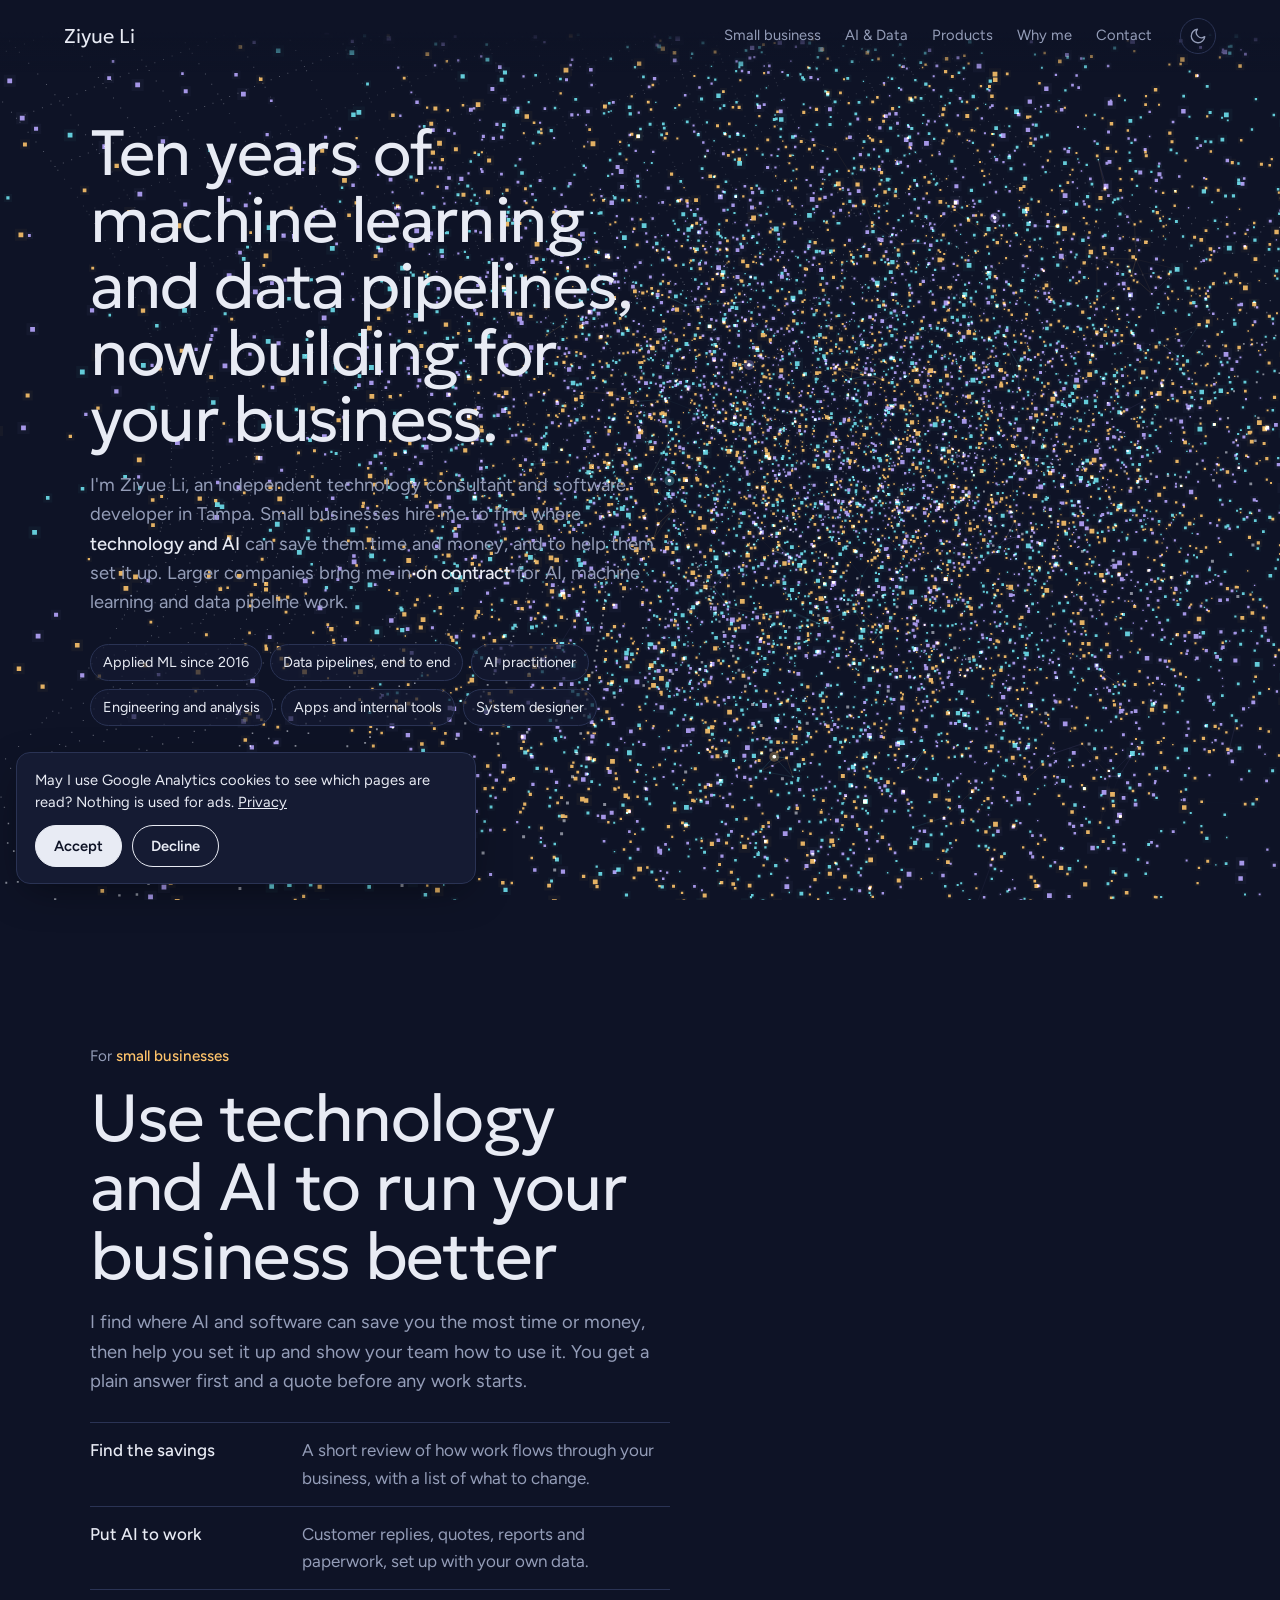
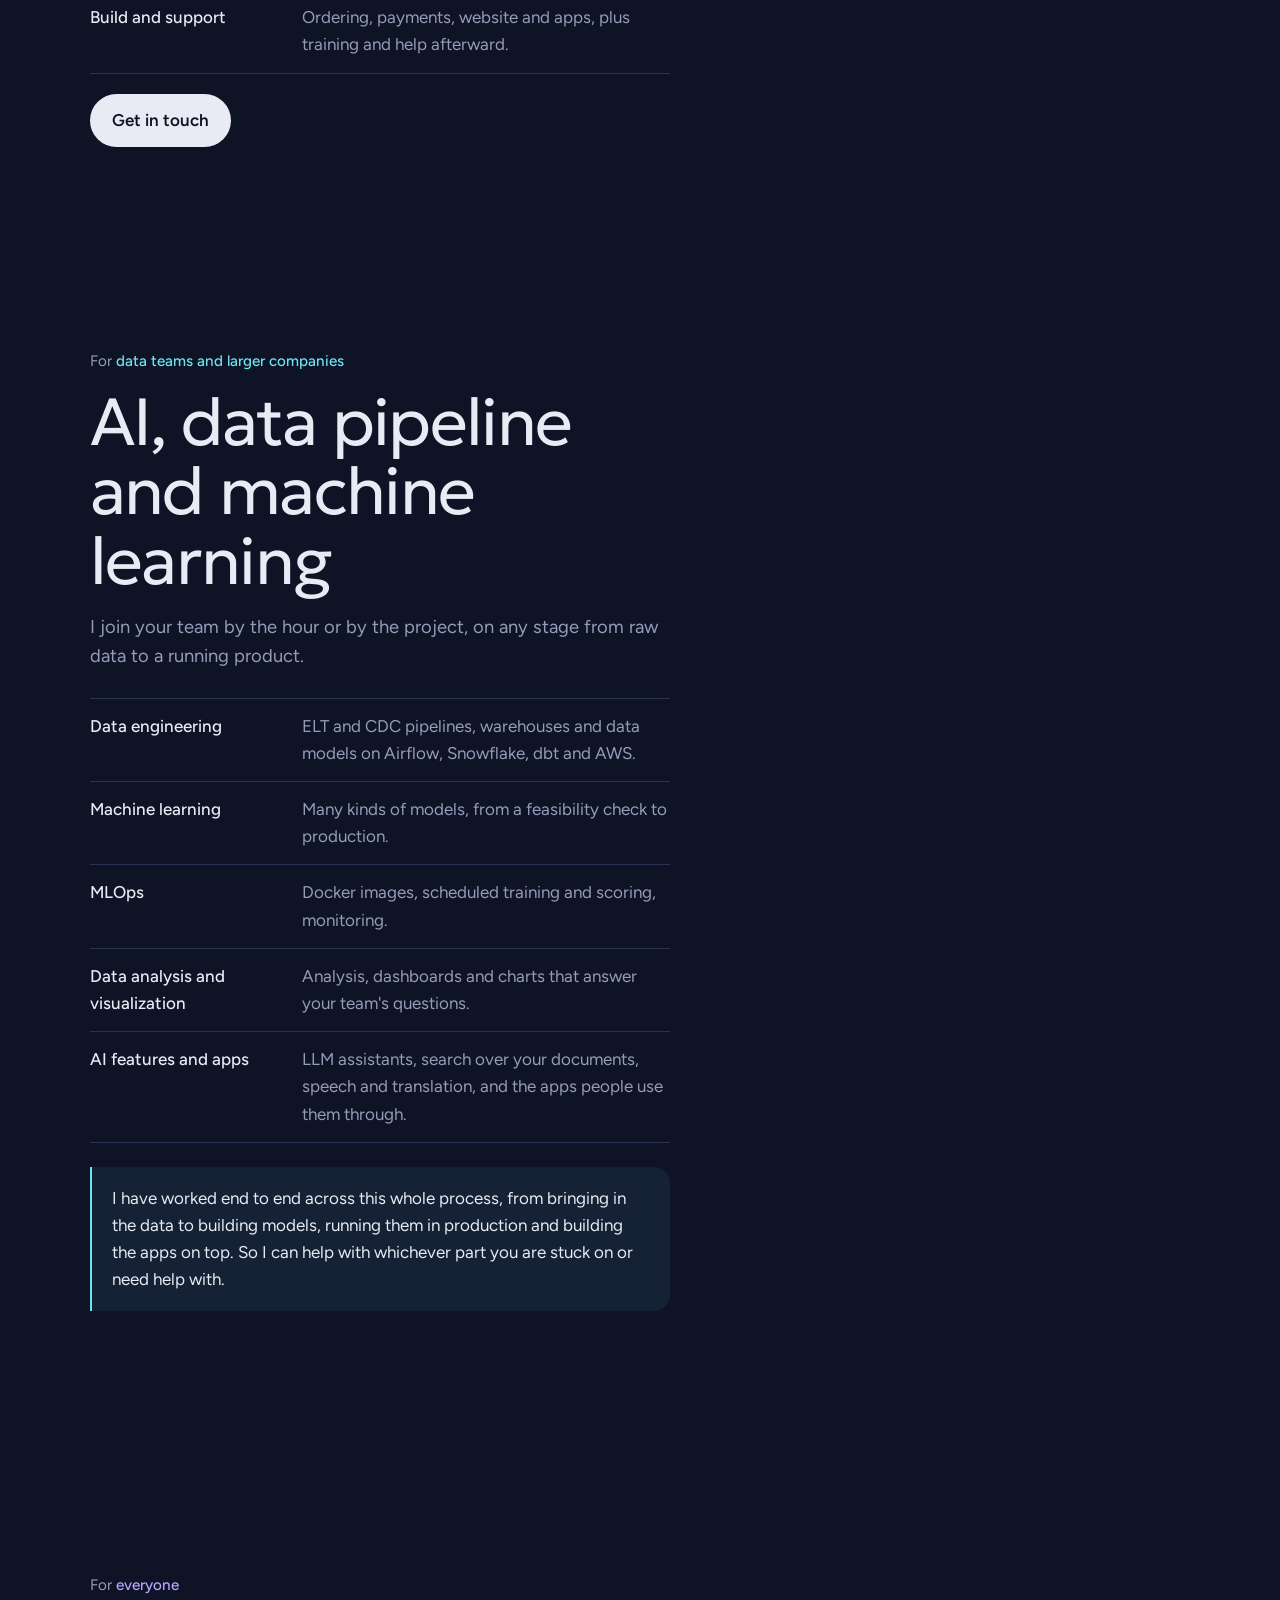
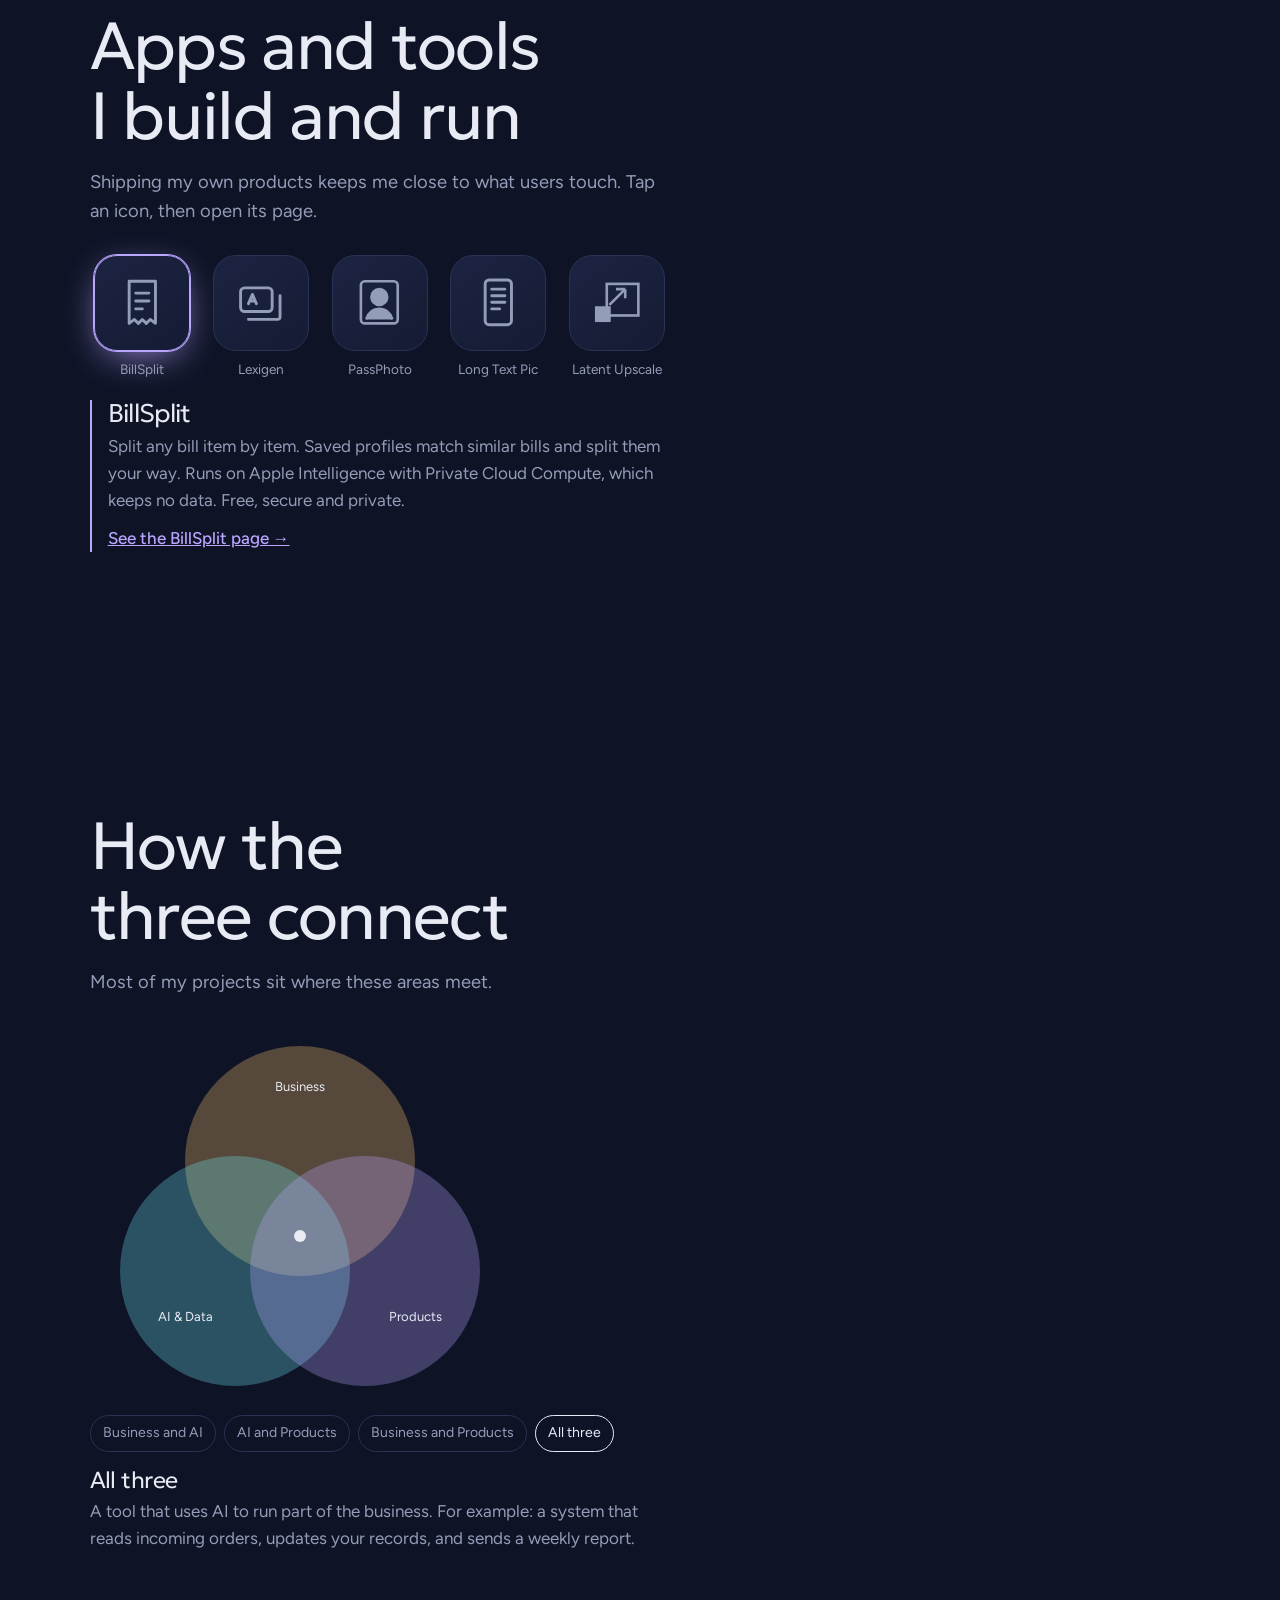
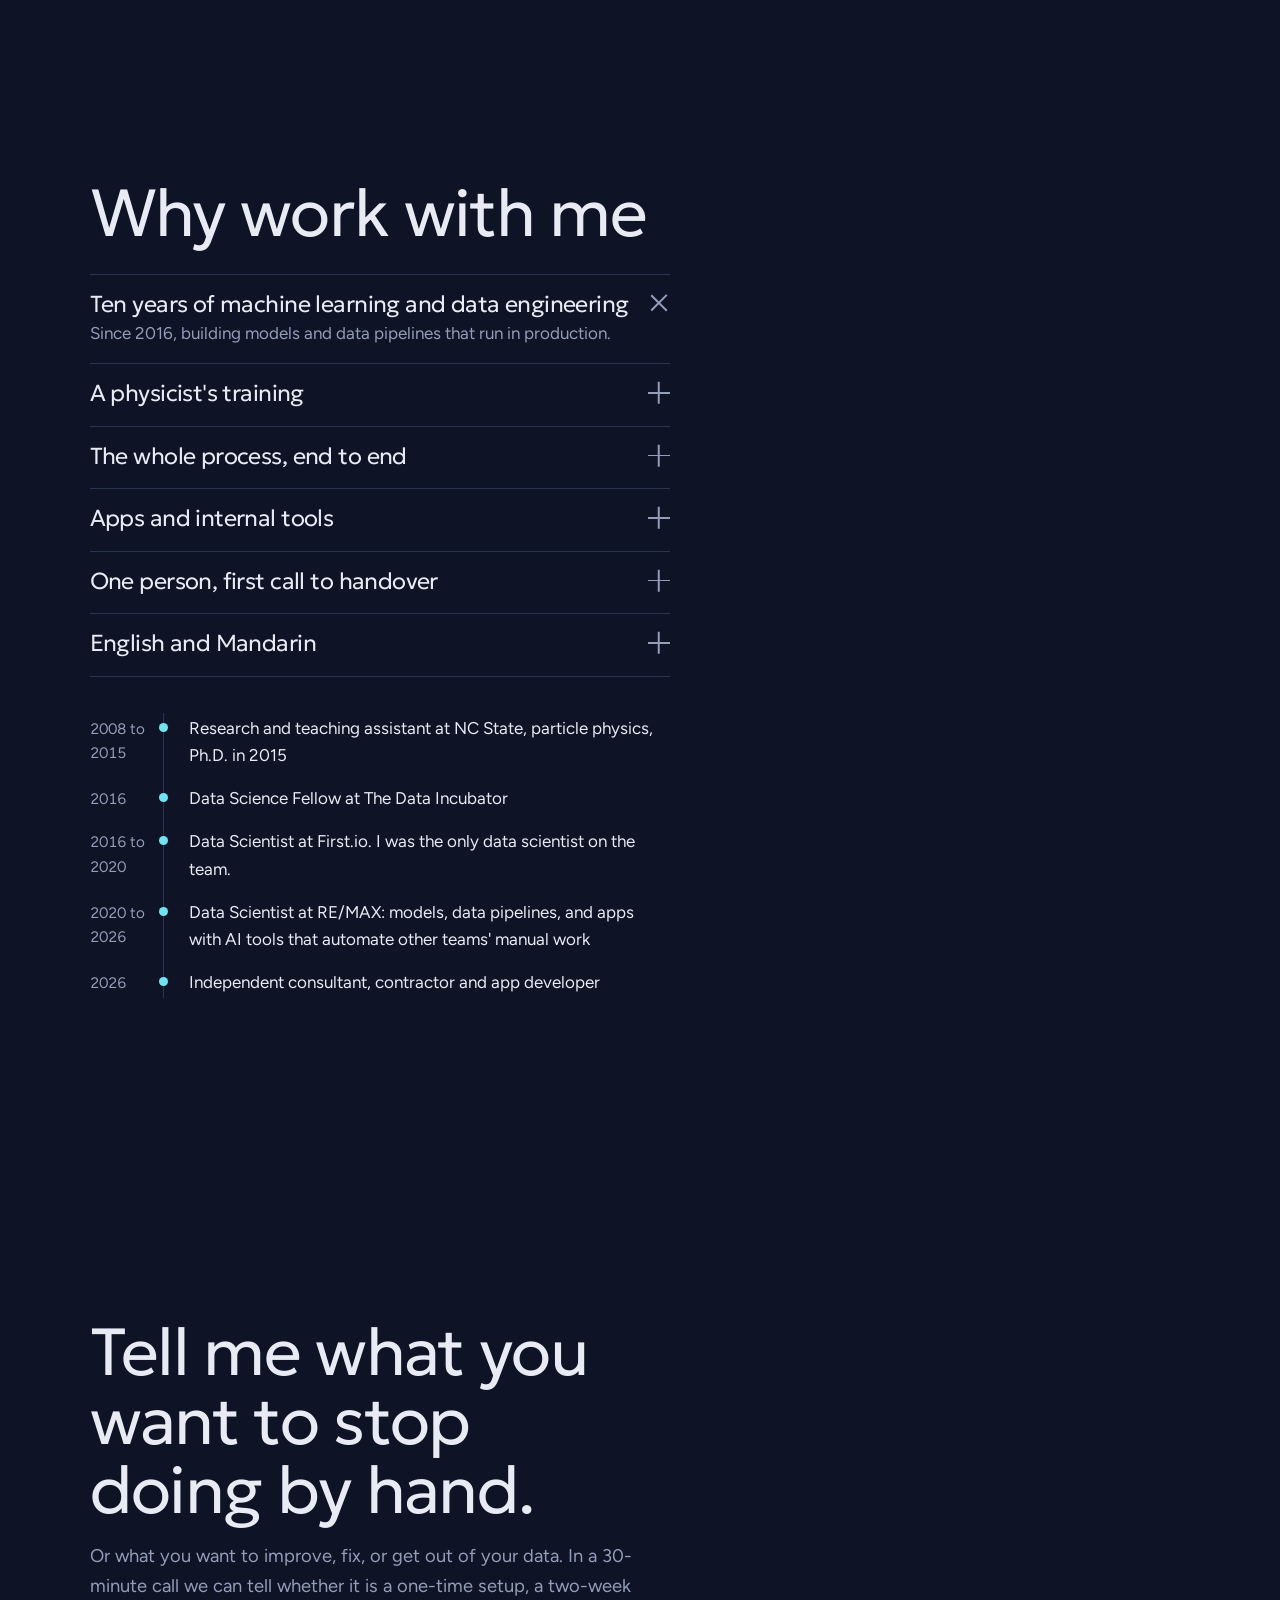
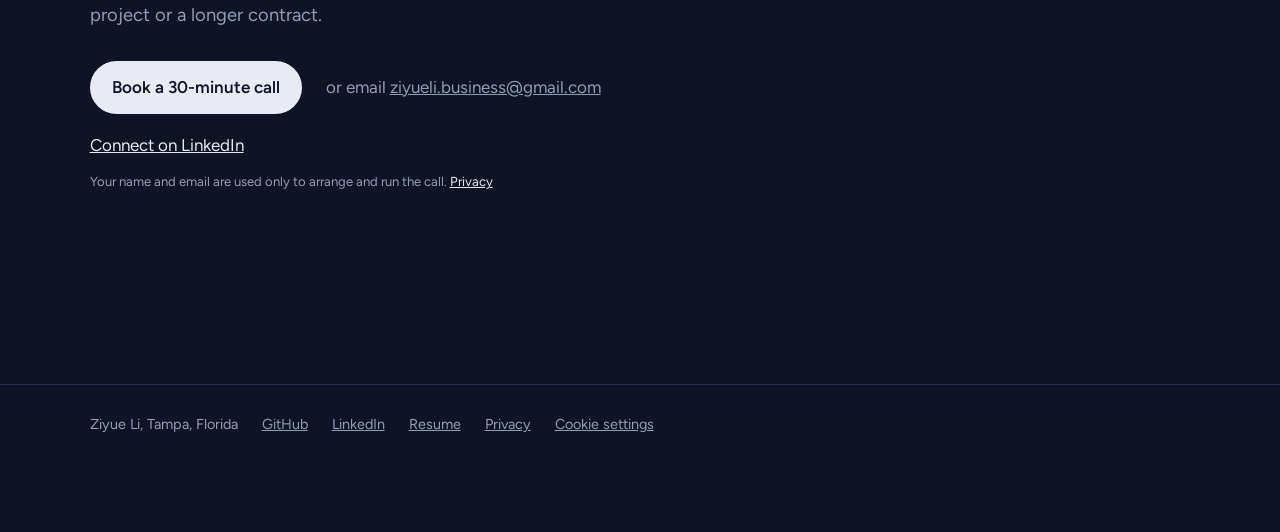
==== index.html @ 620c971d "Add Ziyue Li consulting site Static site built with node build.mjs: home, four app pages, resume, pr" ====
<!doctype html>
<html lang="en">
<head>
<meta charset="utf-8">
<meta name="viewport" content="width=device-width, initial-scale=1, viewport-fit=cover">
<title>Ziyue Li, AI and data consultant in Tampa</title>
<meta name="description" content="Independent consultant, contractor and app developer in Tampa. AI, data pipelines and machine learning, plus technology and AI help for small businesses.">
<link rel="canonical" href="https://feynlee.github.io/ziyueli-site/">
<meta property="og:type" content="website">
<meta property="og:site_name" content="Ziyue Li">
<meta property="og:title" content="Ziyue Li, AI and data consultant in Tampa">
<meta property="og:description" content="AI, data pipelines and machine learning, plus technology and AI help for small businesses.">
<meta property="og:url" content="https://feynlee.github.io/ziyueli-site/">
<meta property="og:image" content="https://feynlee.github.io/ziyueli-site/og-image.png">
<meta name="twitter:card" content="summary_large_image">
<meta name="theme-color" content="#0E1326">
<link rel="icon" href="favicon.svg" type="image/svg+xml">
<link rel="alternate" type="text/plain" href="llms.txt" title="llms.txt">
<link rel="preload" href="assets/fonts/geologica-latin-wght-normal.woff2" as="font" type="font/woff2" crossorigin>
<link rel="stylesheet" href="assets/fonts.css">
<meta name="google-site-verification" content="RvkpZ-pswX4H2odlteDyyqgXwGAsnGpV4q4g7ULwENw">
<script type="application/ld+json">{"@context":"https://schema.org","@graph":[{"@type":"Person","@id":"https://feynlee.github.io/ziyueli-site/#person","name":"Ziyue Li","jobTitle":"AI and data consultant, machine learning engineer and app developer","description":"Independent AI and data consultant in Tampa, Florida. Ten years of applied machine learning and data engineering, Ph.D. in physics. Builds machine learning models, data pipelines, AI agents, internal tools and iPhone apps.","alumniOf":[{"@type":"CollegeOrUniversity","name":"North Carolina State University"},{"@type":"CollegeOrUniversity","name":"University of Science and Technology Beijing"}],"knowsLanguage":["English","Mandarin Chinese"],"url":"https://feynlee.github.io/ziyueli-site/","address":{"@type":"PostalAddress","addressLocality":"Tampa","addressRegion":"FL","addressCountry":"US"},"knowsAbout":["Machine learning","Data engineering","Data pipelines","AI agents","Large language models","PyTorch","Snowflake","AWS","Airflow","dbt","Terraform","PySpark","Retool","Swift and SwiftUI","iOS app development"],"sameAs":["https://github.com/feynlee","https://linkedin.com/in/ziyueli"],"email":"ziyueli.business@gmail.com"},{"@type":"ProfessionalService","@id":"https://feynlee.github.io/ziyueli-site/#service","name":"Ziyue Li, AI and data consulting","url":"https://feynlee.github.io/ziyueli-site/","founder":{"@id":"https://feynlee.github.io/ziyueli-site/#person"},"areaServed":[{"@type":"Country","name":"United States"},{"@type":"City","name":"Tampa"}],"address":{"@type":"PostalAddress","addressLocality":"Tampa","addressRegion":"FL","addressCountry":"US"},"availableLanguage":["English","Mandarin Chinese"],"sameAs":["https://github.com/feynlee","https://linkedin.com/in/ziyueli"],"description":"Independent AI and data consulting in Tampa, Florida and remotely across the United States: machine learning, data pipelines, AI agents, internal tools, and technology and AI help for small businesses.","hasOfferCatalog":{"@type":"OfferCatalog","name":"Services","itemListElement":[{"@type":"Offer","itemOffered":{"@type":"Service","name":"AI, data pipelines and machine learning","description":"Predictive models, LLM and AI agent projects, ELT and change-data-capture pipelines, analysis and dashboards."}},{"@type":"Offer","itemOffered":{"@type":"Service","name":"Technology and AI for your business","description":"Payments, ordering, booking, a website, and AI that saves staff time."}},{"@type":"Offer","itemOffered":{"@type":"Service","name":"Apps and internal tools","description":"Customer iPhone apps and enterprise internal tools with automation, ML models and AI."}}]}}]}</script>
<script defer src="assets/consent.js"></script>
<style>
/* One live 3D network behind the page. It reshapes for each section: globe with three orbits, storefront, neural layers, phone, Borromean rings, double helix, galaxy.
   Two themes, Midnight and Daylight. Laptop, phone, neural net and business system are 3D models built from parts. */
:root{
  --bg:#0E1326; --bg2:#151B33; --bg3:#1C2442; --line:#2A3354; --text:#E8EBF4; --muted:#949DB8;
  --c1:#FFC46B; --c2:#6FE3F0; --c3:#B9A6FF; --on-c1:#2A1B00;
  --display:"Geologica", "Helvetica Neue", Arial, sans-serif; --body:"Figtree", "Helvetica Neue", Arial, sans-serif;
  --hw:300; --hls:-.025em; --rad:16px; --scrim:rgba(14,19,38,.80);
  color-scheme:dark;
}
:root[data-style="daylight"]{--bg:#F5F7FB;--bg2:#FFFFFF;--bg3:#E9EDF5;--line:#D4DAE6;--text:#0E1326;--muted:#56607A;--c1:#C27400;--c2:#0B8597;--c3:#6347D6;--on-c1:#FFFFFF;--scrim:rgba(245,247,251,.86);color-scheme:light}
:root[data-style="sea"]{--bg:#071A1E;--bg2:#0C2429;--bg3:#12313A;--line:#1F4048;--text:#E6EFEC;--muted:#8FAAA8;--c1:#FF9B7A;--c2:#7FE6CF;--c3:#9CC3FF;--on-c1:#2B0E05;
  --display:"Syne", "Helvetica Neue", Arial, sans-serif;--body:"Manrope", "Helvetica Neue", Arial, sans-serif;--hw:600;--hls:-.03em;--rad:6px;--scrim:rgba(7,26,30,.82);color-scheme:dark}
:root[data-style="porcelain"]{--bg:#F3F4F7;--bg2:#FFFFFF;--bg3:#E9ECF2;--line:#D5DAE4;--text:#141A2E;--muted:#5B6378;--c1:#C76E1C;--c2:#1C7491;--c3:#6247BF;--on-c1:#FFFFFF;
  --display:"Instrument Serif", Georgia, serif;--body:"Inter Tight", "Helvetica Neue", Arial, sans-serif;--hw:400;--hls:-.01em;--rad:20px;--scrim:rgba(243,244,247,.86);color-scheme:light}
:root[data-style="champagne"]{--bg:#17161A;--bg2:#201F24;--bg3:#2A2930;--line:#38363F;--text:#F1ECE3;--muted:#A9A296;--c1:#E2C27D;--c2:#A8C5D8;--c3:#D9A0A0;--on-c1:#241A05;
  --display:"Bodoni Moda", Georgia, serif;--body:"Jost", "Helvetica Neue", Arial, sans-serif;--hw:400;--hls:-.01em;--rad:2px;--scrim:rgba(23,22,26,.84);color-scheme:dark}
*,*::before,*::after{box-sizing:border-box}
html{scroll-behavior:smooth}
body{margin:0;background:var(--bg);color:var(--text);font-family:var(--body);font-size:1.0625rem;line-height:1.6;overflow-x:hidden;transition:background .6s,color .6s}
a{color:inherit}
:focus-visible{outline:2px solid var(--text);outline-offset:3px;border-radius:4px}
h1,h2,h3{font-family:var(--display);font-weight:var(--hw);margin:0;line-height:1.04;letter-spacing:var(--hls);text-wrap:balance}
p{margin:0}
button{font:inherit;color:inherit}
#net{position:fixed;inset:0;width:100vw;height:100vh;display:block;pointer-events:none;z-index:0}
.top{position:fixed;top:0;left:0;right:0;box-sizing:border-box;max-width:100%;z-index:20;padding-top:env(safe-area-inset-top,0px);background:linear-gradient(var(--bg) 45%, transparent)}
.top .in{display:flex;justify-content:space-between;align-items:center;gap:10px 28px;flex-wrap:nowrap;box-sizing:border-box;width:100%;max-width:1200px;margin-inline:auto;padding-block:18px;padding-left:max(24px, env(safe-area-inset-left,0px));padding-right:max(24px, env(safe-area-inset-right,0px))}
.brand{white-space:nowrap;flex:none;font-family:var(--display);font-weight:var(--hw);font-size:1.25rem;text-decoration:none}
.menu{display:flex;justify-content:flex-end;margin-left:auto;gap:4px clamp(12px,2vw,24px);flex-wrap:nowrap;white-space:nowrap;min-width:0;font-size:.92rem;color:var(--muted)}
.menu a{text-decoration:none;padding-block:4px;border-bottom:1px solid transparent;transition:color .2s,border-color .2s}
.menu a:hover,.menu a.here{color:var(--text)}
.menu a.here{border-color:var(--cur,var(--text))}
.themebtn{flex:none;width:36px;height:36px;display:grid;place-items:center;padding:0;border:1px solid var(--line);border-radius:50%;background:transparent;color:var(--muted);cursor:pointer;transition:color .2s,border-color .2s}
.themebtn:hover{color:var(--text);border-color:var(--muted)}
.themebtn svg{width:18px;height:18px}
.themebtn .sun{display:none}
:root[data-style="daylight"] .themebtn .sun{display:block}
:root[data-style="daylight"] .themebtn .moon{display:none}
@media (max-width:860px){.themebtn{margin-left:auto}}
@media (max-width:860px){.menu{display:none}}

main{position:relative;z-index:1}
.sec{min-height:100vh;display:flex;align-items:center;padding-block:120px 80px;padding-left:max(20px, env(safe-area-inset-left,0px));padding-right:max(20px, env(safe-area-inset-right,0px))}
@media (min-width:900px){.sec{padding-left:max(7vw, env(safe-area-inset-left,0px))}}
.col{width:100%;max-width:580px}
main{overflow-x:clip}
@media (max-width:899px){.sec{padding-top:44vh;align-items:flex-start}.col{background:var(--scrim);backdrop-filter:blur(8px);-webkit-backdrop-filter:blur(8px);border-radius:var(--rad);padding:24px 20px;margin-inline:auto}}
.sec h2{font-size:clamp(2.6rem,5.2vw,4.4rem)}
.lede{margin-top:18px;color:var(--muted);font-size:1.15rem;max-width:31em}
.lede strong{color:var(--text);font-weight:500}
.for{display:inline-block;margin-bottom:14px;font-size:.95rem;color:var(--muted)}
.for b{font-weight:500;color:var(--sec,var(--text))}

/* hero */
.hero h1{font-size:clamp(2.5rem,5vw,4.6rem);max-width:11em}
.hero .lede{max-width:33em}
.proof{list-style:none;margin:26px 0 0;padding:0;display:flex;flex-wrap:wrap;gap:8px}
.proof li{font-size:.9rem;padding:6px 12px;border:1px solid var(--line);border-radius:999px;color:var(--text);background:color-mix(in srgb,var(--bg2) 70%,transparent)}
.morphs{margin-top:26px;display:flex;flex-wrap:wrap;gap:6px;align-items:center}
.morphs span{font-size:.88rem;color:var(--muted);margin-right:4px}
.morphs button{background:transparent;border:1px solid var(--line);border-radius:999px;padding:6px 12px;font-size:.88rem;color:var(--muted);cursor:pointer;transition:all .25s}
.morphs button:hover{color:var(--text);border-color:var(--muted)}
.morphs button[aria-pressed="true"]{color:var(--bg);background:var(--text);border-color:var(--text)}
.cta{display:flex;flex-wrap:wrap;gap:14px 24px;align-items:center;margin-top:30px}
.btn{display:inline-block;text-decoration:none;background:var(--text);color:var(--bg);font-weight:600;padding:13px 22px;border-radius:999px;border:0;cursor:pointer;transition:transform .2s}
:root[data-style="champagne"] .btn,:root[data-style="sea"] .btn{border-radius:var(--rad)}
.btn:hover{transform:translateY(-2px)}
.ghost{color:var(--text);text-underline-offset:5px}

/* demo frame */
.demo{margin-top:30px;background:var(--bg2);border:1px solid var(--line);border-radius:var(--rad);overflow:hidden}
.tabs{display:flex;border-bottom:1px solid var(--line);overflow-x:auto}
.tabs button{flex:1;min-width:max-content;background:none;border:0;padding:14px 16px;cursor:pointer;color:var(--muted);font-size:.95rem;border-bottom:2px solid transparent;transition:color .2s,border-color .2s}
.tabs button[aria-selected="true"]{color:var(--text);border-bottom-color:var(--c1)}
.pane{padding:20px;min-height:300px}
.pane[hidden]{display:none}
.tag{font-size:.82rem;color:var(--muted)}

/* setup planner */
.plan{display:grid;gap:8px}
.plan label{display:grid;grid-template-columns:auto 1fr;gap:2px 12px;align-items:start;padding:10px 12px;border:1px solid var(--line);border-radius:calc(var(--rad)*.6);cursor:pointer;transition:border-color .2s,background .2s}
.plan input{margin-top:5px;accent-color:var(--c1);width:16px;height:16px}
.plan b{font-weight:500}
.plan small{grid-column:2;color:var(--muted);font-size:.9rem}
.plan label:has(input:checked){border-color:var(--c1);background:color-mix(in srgb,var(--c1) 9%,transparent)}
.sum{margin-top:16px;display:flex;justify-content:space-between;align-items:center;gap:12px;flex-wrap:wrap}
.sum p{color:var(--muted);font-size:.95rem;max-width:22em}
.sum p b{color:var(--text);font-weight:500}
.quote{background:var(--c1);color:var(--on-c1);text-decoration:none;border-radius:999px;padding:10px 18px;font-weight:600}

/* ordering */
.menuitem{display:grid;grid-template-columns:1fr auto auto;gap:12px;align-items:center;padding-block:10px;border-bottom:1px solid var(--line)}
.menuitem .price{color:var(--muted);font-variant-numeric:tabular-nums}
.qty{display:flex;align-items:center;gap:8px}
.qty button{width:30px;height:30px;border-radius:50%;border:1px solid var(--line);background:var(--bg3);cursor:pointer;line-height:1}
.qty button:hover{border-color:var(--c1)}
.qty output{min-width:1.2em;text-align:center;font-variant-numeric:tabular-nums}
.order-foot{display:flex;justify-content:space-between;align-items:center;gap:12px;margin-top:16px;flex-wrap:wrap}
.total{font-family:var(--display);font-size:1.7rem;font-variant-numeric:tabular-nums}
.place{background:var(--c1);color:var(--on-c1);border:0;border-radius:999px;padding:10px 18px;font-weight:600;cursor:pointer}
.place:disabled{opacity:.4;cursor:default}
.placed{margin-top:12px;color:var(--c1);min-height:1.6em}
.bump{animation:bump .35s}
@keyframes bump{40%{transform:scale(1.15)}}

/* assistant */
.lang{display:flex;gap:6px;margin-bottom:12px}
.lang button{background:none;border:1px solid var(--line);border-radius:999px;padding:4px 12px;cursor:pointer;color:var(--muted);font-size:.88rem}
.lang button[aria-pressed="true"]{color:var(--on-c1);background:var(--c1);border-color:var(--c1)}
.chat{display:flex;flex-direction:column;gap:8px;min-height:130px}
.bubble{max-width:82%;padding:9px 14px;border-radius:16px;animation:pop .3s ease-out both}
.bubble.me{align-self:flex-end;background:var(--bg3);border-bottom-right-radius:4px}
.bubble.bot{align-self:flex-start;background:color-mix(in srgb,var(--c1) 14%,transparent);border:1px solid color-mix(in srgb,var(--c1) 40%,transparent);border-bottom-left-radius:4px}
@keyframes pop{from{transform:translateY(6px) scale(.97);opacity:.4}}
.asks{display:flex;flex-wrap:wrap;gap:8px;margin-top:14px}
.asks button{background:none;border:1px dashed var(--line);border-radius:12px;padding:7px 12px;cursor:pointer;font-size:.92rem}
.asks button:hover{border-color:var(--c1)}

/* AI & Data */
.caps{margin-top:26px;display:grid}
.caps div{display:grid;gap:2px 20px;padding-block:14px;border-top:1px solid var(--line)}
.caps div:last-child{border-bottom:1px solid var(--line)}
@media (min-width:640px){.caps div{grid-template-columns:12rem 1fr}}
.caps b{font-weight:500}
.caps span{color:var(--muted)}
.record{margin-top:24px;padding:18px 20px;border-left:2px solid var(--c2);background:color-mix(in srgb,var(--c2) 7%,transparent);border-radius:0 var(--rad) var(--rad) 0}
.record p{color:var(--text)}
.churn{padding:20px}
.churn svg{width:100%;height:auto;display:block}
.churn svg text{font-family:var(--body);font-size:11px;fill:var(--muted)}
.churn svg .ax{stroke:var(--line)}
.churn svg .th{stroke:var(--c2);stroke-dasharray:4 4}
.churn circle{transition:r .3s, opacity .3s;fill:var(--muted);opacity:.45}
.churn circle.on{fill:var(--c2);opacity:1}
.range{display:grid;gap:6px;margin-top:12px}
.range input{width:100%;accent-color:var(--c2)}
.range-row{display:flex;justify-content:space-between;gap:12px;flex-wrap:wrap}
.callout{font-family:var(--display);font-size:1.4rem;font-variant-numeric:tabular-nums}
.callout b{font-weight:500;color:var(--c2)}
.terms{margin-top:18px;color:var(--muted);font-size:.98rem}

/* apps */
.apps{margin-top:28px;display:grid;grid-template-columns:repeat(5,minmax(0,1fr));gap:14px}
.app{background:none;border:0;padding:0;cursor:pointer;display:flex;flex-direction:column;align-items:center;gap:8px}
.icon{width:100%;max-width:96px;aspect-ratio:1;border-radius:24%;display:grid;place-items:center;transition:transform .12s ease-out, box-shadow .25s, border-color .25s;background:linear-gradient(145deg,var(--bg3),var(--bg2));border:1px solid var(--line);color:var(--c3)}
.app[aria-pressed="true"] .icon{border-color:var(--c3);box-shadow:0 0 0 1px var(--c3),0 10px 40px -12px var(--c3)}
.icon svg{width:56%;height:auto}
.app span{font-size:.85rem;color:var(--muted);text-align:center}
.appinfo{margin-top:20px;border-left:2px solid var(--c3);padding-left:16px}
.appinfo h3{font-size:1.6rem}
.appinfo p{color:var(--muted);margin-top:6px}
.more-apps{margin-top:16px;font-size:.95rem;color:var(--muted)}

/* venn */
.venn svg{width:100%;max-width:420px;height:auto;display:block;margin-top:24px;touch-action:manipulation;cursor:crosshair}
.venn .v{opacity:.3;transition:opacity .3s}
.venn .v1{fill:var(--c1)}.venn .v2{fill:var(--c2)}.venn .v3{fill:var(--c3)}
.venn text{font-family:var(--body);font-size:13px;fill:var(--text)}
.venn #mark{fill:var(--text)}
.pick{display:flex;flex-wrap:wrap;gap:8px;margin-top:14px}
.pick button{background:none;border:1px solid var(--line);border-radius:999px;padding:6px 12px;cursor:pointer;color:var(--muted);font-size:.88rem}
.pick button[aria-pressed="true"]{color:var(--text);border-color:var(--text)}
.overlap{margin-top:16px;min-height:6.5em}
.overlap h3{font-size:1.45rem}
.overlap p{color:var(--muted);margin-top:6px}

/* why */
.why{margin-top:26px;display:grid}
.why button{all:unset;box-sizing:border-box;cursor:pointer;display:grid;grid-template-columns:1fr auto;gap:4px 16px;padding-block:16px;border-top:1px solid var(--line);width:100%}
.why button:last-child{border-bottom:1px solid var(--line)}
.why button:focus-visible{outline:2px solid var(--text);outline-offset:4px}
.why .h{font-family:var(--display);font-weight:var(--hw);letter-spacing:var(--hls);font-size:1.45rem;line-height:1.1}
.why .plus{width:22px;height:22px;position:relative;align-self:center;transition:transform .35s}
.why .plus::before,.why .plus::after{content:"";position:absolute;left:0;right:0;top:10px;height:1.5px;background:var(--muted)}
.why .plus::after{transform:rotate(90deg)}
.why button[aria-expanded="true"] .plus{transform:rotate(45deg)}
.why .body{grid-column:1/-1;display:grid;grid-template-rows:0fr;transition:grid-template-rows .45s cubic-bezier(.2,.7,.1,1)}
.why button[aria-expanded="true"] .body{grid-template-rows:1fr}
.why .body > span{overflow:hidden;color:var(--muted)}
.timeline{list-style:none;margin:30px 0 0;padding:0;position:relative}
.timeline::before{content:"";position:absolute;left:4.6rem;top:6px;bottom:6px;width:1px;background:var(--line)}
.timeline li{display:grid;grid-template-columns:4.6rem 1fr;gap:20px;padding-block:8px;position:relative}
.timeline li::after{content:"";position:absolute;left:calc(4.6rem - 4px);top:16px;width:9px;height:9px;border-radius:50%;background:var(--c2)}
.timeline time{font-variant-numeric:tabular-nums;color:var(--muted);font-size:.95rem;padding-top:2px}
.timeline span{padding-left:6px}

.contact h2{max-width:12em}
.mail{user-select:all}
.fine{margin-top:12px;font-size:.82rem;color:var(--muted)}
.fine a{color:var(--text)}
.foot{position:relative;z-index:1;border-top:1px solid var(--line);padding-block:28px 96px;color:var(--muted);font-size:.9rem;display:flex;flex-wrap:wrap;gap:8px 24px;padding-left:max(20px, env(safe-area-inset-left,0px));padding-right:max(20px, env(safe-area-inset-right,0px));background:var(--bg)}
@media (min-width:900px){.foot{padding-left:7vw}}

/* style switcher */
[data-style="champagne"] h1,[data-style="champagne"] h2,[data-style="champagne"] h3,[data-style="champagne"] .brand,[data-style="champagne"] .why .h{font-variation-settings:"opsz" 96;letter-spacing:-.01em}
body.grabbing{cursor:grabbing;user-select:none}
@media (prefers-reduced-motion:reduce){html{scroll-behavior:auto}*{animation:none!important;transition:none!important}}

/* app hover */
.app:hover,.app:focus-visible{animation:bob 1.5s ease-in-out infinite}
.app:hover .icon,.app:focus-visible .icon{border-color:var(--c3);box-shadow:0 16px 30px -14px var(--c3),0 0 0 1px var(--c3)}
.app:hover span:last-child{color:var(--text)}
@keyframes bob{50%{transform:translateY(-2px)}}
/* app pages */
.appinfo a.open{display:inline-block;margin-top:10px;color:var(--c3);font-weight:500}
html.view-open{overflow:hidden}
.appview{position:fixed;inset:0;z-index:60;overflow-y:auto;background:var(--bg);color:var(--text);padding-top:env(safe-area-inset-top,0px)}
.appview[hidden]{display:none}
.av{max-width:1040px;margin:0 auto;padding-block:28px 72px;padding-left:max(20px, env(safe-area-inset-left,0px));padding-right:max(20px, env(safe-area-inset-right,0px))}
.av .back{display:inline-block;color:var(--muted);text-decoration:none;font-size:.95rem;padding-block:6px}
.av .back:hover{color:var(--text)}
.av-hero{display:grid;gap:36px;margin-top:28px;grid-template-columns:minmax(0,1fr)}
@media (min-width:860px){.av-hero{grid-template-columns:minmax(0,5fr) minmax(0,6fr);align-items:start}}
.av-eyebrow{font-size:.8rem;letter-spacing:.14em;text-transform:uppercase;color:var(--c3)}
.av h1{font-size:clamp(2.3rem,6vw,3.8rem);margin-top:10px}
.av h1 span{color:var(--muted)}
.av-desc{color:var(--muted);margin-top:18px;max-width:34rem}
.av-status{display:inline-block;margin-top:20px;padding:5px 14px;border:1px solid var(--c3);border-radius:99px;font-size:.88rem;color:var(--text)}
.av-links{margin-top:20px;display:flex;flex-wrap:wrap;gap:8px 20px;font-size:.95rem;color:var(--muted)}
.av-links a{color:var(--text)}
.av-btn{display:inline-block;margin-top:22px;padding:12px 22px;background:var(--text);color:var(--bg);border-radius:99px;text-decoration:none;font-weight:500}
.av-shots{display:flex;gap:16px;align-items:flex-start;flex-wrap:wrap}
.av-shots img{display:block;max-width:100%;height:auto;border-radius:22px;border:1px solid var(--line);background:var(--bg2)}
.av-shots .phone{width:min(100%,260px)}
.av-shots .second{width:min(100%,200px)}
.av-shots .wide{width:100%}
.av-steps{display:grid;gap:14px;margin-top:48px;grid-template-columns:minmax(0,1fr)}
@media (min-width:760px){.av-steps{grid-template-columns:repeat(3,minmax(0,1fr))}}
.av-steps div{background:var(--bg2);border:1px solid var(--line);border-radius:var(--rad);padding:18px 20px}
.av-steps b{font-family:var(--display);font-weight:var(--hw);font-size:1.15rem;display:block}
.av-steps p{color:var(--muted);margin-top:6px;font-size:.95rem}
</style>
</head>
<body>

<canvas id="net" aria-hidden="true"></canvas>

<div class="appview" id="appview" hidden role="region" aria-label="App page"></div>
<header class="top"><div class="in">
  <a class="brand" href="#hero">Ziyue Li</a>
  <nav class="menu" aria-label="Sections">
    <a href="#biz" data-for="biz">Small business</a><a href="#ai" data-for="ai">AI &amp; Data</a><a href="#apps" data-for="apps">Products</a><a href="#why" data-for="why">Why me</a><a href="#contact" data-for="contact">Contact</a>
  </nav>
  <button class="themebtn" id="themebtn" type="button" aria-label="Switch to Daylight theme" title="Switch theme"><svg class="moon" viewBox="0 0 24 24" fill="none" stroke="currentColor" stroke-width="1.8" stroke-linecap="round" stroke-linejoin="round" aria-hidden="true"><path d="M21 12.8A9 9 0 1 1 11.2 3a7 7 0 0 0 9.8 9.8z"/></svg><svg class="sun" viewBox="0 0 24 24" fill="none" stroke="currentColor" stroke-width="1.8" stroke-linecap="round" aria-hidden="true"><circle cx="12" cy="12" r="4"/><path d="M12 2v2M12 20v2M4.9 4.9l1.4 1.4M17.7 17.7l1.4 1.4M2 12h2M20 12h2M4.9 19.1l1.4-1.4M17.7 6.3l1.4-1.4"/></svg></button>
</div></header>

<main>
  <section class="sec hero" id="hero" data-mode="globe">
    <div class="col">
      <h1>Ten years of machine learning and data pipelines, now building for your business.</h1>
      <p class="lede">I'm Ziyue Li, an independent technology consultant and software developer in Tampa. Small businesses hire me to find where <strong>technology and AI</strong> can save them time and money, and to help them set it up. Larger companies bring me in <strong>on contract</strong> for AI, machine learning and data pipeline work.</p>
      <ul class="proof">
        <li>Applied ML since 2016</li><li>Data pipelines, end to end</li><li>AI practitioner</li><li>Engineering and analysis</li><li>Apps and internal tools</li><li>System designer</li>
      </ul>
      <div class="cta"><a class="btn" href="https://calendar.app.google/rnUERQypoLeDZwRb8" target="_blank" rel="noopener">Book a 30-minute call</a><a class="ghost" href="#biz">See what I do</a></div>
      <p class="fine">Booking uses Google Calendar. <a href="privacy/">Privacy</a></p>
    </div>
  </section>

  <section class="sec" id="biz" data-mode="store" style="--sec:var(--c1)">
    <div class="col">
      <span class="for">For <b>small businesses</b></span>
      <h2>Use technology and AI to run your business better</h2>
      <p class="lede">I find where AI and software can save you the most time or money, then help you set it up and show your team how to use it. You get a plain answer first and a quote before any work starts.</p>
      <div class="caps">
        <div><b>Find the savings</b><span>A short review of how work flows through your business, with a list of what to change.</span></div>
        <div><b>Put AI to work</b><span>Customer replies, quotes, reports and paperwork, set up with your own data.</span></div>
        <div><b>Build and support</b><span>Ordering, payments, website and apps, plus training and help afterward.</span></div>
      </div>
      <div class="cta" style="margin-top:20px"><a class="btn" href="#contact">Get in touch</a></div>
    </div>
  </section>

  <section class="sec" id="ai" data-mode="neural" style="--sec:var(--c2)">
    <div class="col">
      <span class="for">For <b>data teams and larger companies</b></span>
      <h2>AI, data pipeline and machine learning</h2>
      <p class="lede">I join your team by the hour or by the project, on any stage from raw data to a running product.</p>
      <div class="caps">
        <div><b>Data engineering</b><span>ELT and CDC pipelines, warehouses and data models on Airflow, Snowflake, dbt and AWS.</span></div>
        <div><b>Machine learning</b><span>Many kinds of models, from a feasibility check to production.</span></div>
        <div><b>MLOps</b><span>Docker images, scheduled training and scoring, monitoring.</span></div>
        <div><b>Data analysis and visualization</b><span>Analysis, dashboards and charts that answer your team's questions.</span></div>
        <div><b>AI features and apps</b><span>LLM assistants, search over your documents, speech and translation, and the apps people use them through.</span></div>
      </div>
      <div class="record"><p>I have worked end to end across this whole process, from bringing in the data to building models, running them in production and building the apps on top. So I can help with whichever part you are stuck on or need help with.</p></div>
    </div>
  </section>

  <section class="sec" id="apps" data-mode="phone" style="--sec:var(--c3)">
    <div class="col">
      <span class="for">For <b>everyone</b></span>
      <h2>Apps and tools I build and run</h2>
      <p class="lede">Shipping my own products keeps me close to what users touch. Tap an icon, then open its page.</p>
      <div class="apps" id="applist"></div>
      <div class="appinfo" id="appinfo" aria-live="polite"></div>
    </div>
  </section>

  <section class="sec" id="links" data-mode="venn">
    <div class="col">
      <h2>How the three connect</h2>
      <p class="lede">Most of my projects sit where these areas meet.</p>
      <div class="venn">
        <svg id="venn" viewBox="0 0 420 380" role="img" aria-label="Three overlapping circles: Business, AI and Data, Products.">
          <circle class="v v1" cx="210" cy="140" r="115"/><circle class="v v2" cx="145" cy="250" r="115"/><circle class="v v3" cx="275" cy="250" r="115"/>
          <text x="210" y="70" text-anchor="middle">Business</text><text x="95" y="300" text-anchor="middle">AI &amp; Data</text><text x="325" y="300" text-anchor="middle">Products</text>
          <circle id="mark" r="6" cx="-20" cy="-20"/>
        </svg>
      </div>
      <div class="pick" id="pick" role="group" aria-label="Overlaps">
        <button data-k="ba">Business and AI</button><button data-k="ap">AI and Products</button><button data-k="bp">Business and Products</button><button data-k="all">All three</button>
      </div>
      <div class="overlap" id="overlap" aria-live="polite"></div>
    </div>
  </section>

  <section class="sec" id="why" data-mode="detector" style="--sec:var(--c2)">
    <div class="col">
      <h2>Why work with me</h2>
      <div class="why" id="whylist">
        <button aria-expanded="true"><span class="h">Ten years of machine learning and data engineering</span><i class="plus"></i><span class="body"><span>Since 2016, building models and data pipelines that run in production.</span></span></button>
        <button aria-expanded="false"><span class="h">A physicist's training</span><i class="plus"></i><span class="body"><span>Physics taught me to break a messy problem into parts, test each assumption against the data, and explain the result plainly. I bring the same habits to your data and your business questions.</span></span></button>
        <button aria-expanded="false"><span class="h">The whole process, end to end</span><i class="plus"></i><span class="body"><span>I understand every part of the process, from raw data to the running system, so I see how the pieces fit together and can help with any part to make the whole thing work.</span></span></button>
        <button aria-expanded="false"><span class="h">Apps and internal tools</span><i class="plus"></i><span class="body"><span>I have built enterprise internal tools and apps that use automation, machine learning models and AI to simplify other teams' work, as well as apps for customers. I handle the whole app, from design and code to release, so I can build what your customers or staff use, not only the data behind it.</span></span></button>
        <button aria-expanded="false"><span class="h">One person, first call to handover</span><i class="plus"></i><span class="body"><span>The person you talk to on the first call writes the code and walks you through it at the end.</span></span></button>
        <button aria-expanded="false"><span class="h">English and Mandarin</span><i class="plus"></i><span class="body"><span>I work with clients and their customers in either language.</span></span></button>
      </div>
      <ol class="timeline">
        <li><time>2008 to 2015</time><span>Research and teaching assistant at NC State, particle physics, Ph.D. in 2015</span></li>
        <li><time>2016</time><span>Data Science Fellow at The Data Incubator</span></li>
        <li><time>2016 to 2020</time><span>Data Scientist at First.io. I was the only data scientist on the team.</span></li>
        <li><time>2020 to 2026</time><span>Data Scientist at RE/MAX: models, data pipelines, and apps with AI tools that automate other teams' manual work</span></li>
        <li><time>2026</time><span>Independent consultant, contractor and app developer</span></li>
      </ol>
    </div>
  </section>

  <section class="sec contact" id="contact" data-mode="hello">
    <div class="col">
      <h2>Tell me what you want to stop doing by hand.</h2>
      <p class="lede">Or what you want to improve, fix, or get out of your data. In a 30-minute call we can tell whether it is a one-time setup, a two-week project or a longer contract.</p>
      <div class="cta"><a class="btn" href="https://calendar.app.google/rnUERQypoLeDZwRb8" target="_blank" rel="noopener">Book a 30-minute call</a><span style="color:var(--muted)">or email <a class="mail" href="mailto:ziyueli.business@gmail.com">ziyueli.business@gmail.com</a></span></div>
      <p style="margin-top:18px"><a href="https://linkedin.com/in/ziyueli" rel="me" style="color:var(--text)">Connect on LinkedIn</a></p>
      <p class="fine">Your name and email are used only to arrange and run the call. <a href="privacy/">Privacy</a></p>
    </div>
  </section>
</main>
<footer class="foot"><span>Ziyue Li, Tampa, Florida</span><a href="https://github.com/feynlee">GitHub</a><a href="https://linkedin.com/in/ziyueli" rel="me">LinkedIn</a><a href="resume/">Resume</a><a href="privacy/">Privacy</a><a href="#" data-cookie-settings>Cookie settings</a></footer>


<script>
(function(){
const reduce=matchMedia('(prefers-reduced-motion: reduce)').matches;
const root=document.documentElement;
/* ---------- styles ---------- */
let CAT=[[255,196,107],[111,227,240],[185,166,255]],GLOW=true,INK=[232,235,244];
const hex=h=>{h=h.trim().replace('#','');return[parseInt(h.slice(0,2),16),parseInt(h.slice(2,4),16),parseInt(h.slice(4,6),16)]};
function readStyle(){const cs=getComputedStyle(root);CAT=['--c1','--c2','--c3'].map(v=>hex(cs.getPropertyValue(v)));INK=hex(cs.getPropertyValue('--text'));GLOW=root.dataset.style!=='daylight';}
function setStyle(s){if(s==='midnight')delete root.dataset.style;else root.dataset.style=s;try{localStorage.setItem('zl-style',s)}catch(e){}
  const tb=document.getElementById('themebtn');if(tb)tb.setAttribute('aria-label',s==='daylight'?'Switch to Midnight theme':'Switch to Daylight theme');readStyle();}
document.getElementById('themebtn').addEventListener('click',()=>setStyle(root.dataset.style==='daylight'?'midnight':'daylight'));
let saved='midnight';try{saved=localStorage.getItem('zl-style')||'midnight'}catch(e){}if(saved!=='daylight')saved='midnight';
setStyle(saved);

/* ---------- particles ---------- */
// Thousands of particles that fly apart and re-form into objects, systems and diagrams.
// Each shape is drawn once into an offscreen canvas; its lit pixels become the targets.
const cv=document.getElementById('net'),cx=cv.getContext('2d');
let flyWay=1,way=1,scrollPush=0;
let E=0,Et=0,holdE=0,flyT=-1e9,flyDir=1,floor=[],zShift=0;
const BINS=96,BINK=BINS/6.2832*.9999,edgeD=new Float32Array(BINS+1),edgeP=new Array(BINS+1).fill(null);
let FX='threads',drag=null,uYaw=0,uTilt=0,vYaw=0,vTilt=0,near=[];
let W=0,H=0,D=1,N=0,P=[],mode='',pointer={x:-999,y:-999},pulses=[],packets=[],hubs=[];
const rnd=(a,b)=>a+Math.random()*(b-a);
const view={yaw:0,tilt:.2};
const SWAY={globe:{spin:.18,tilt:.3},store:{base:-.18,sway:.3,tilt:.36},neural:{base:.5,sway:.45,tilt:.2},laptop:{base:.35,sway:.45,tilt:.3},pipeline:{base:-.15,sway:.22,tilt:.08},
  chart:{base:.25,sway:.2,tilt:.12},phone:{base:-.5,sway:.55,tilt:.1},venn:{base:0,sway:.38,tilt:.1,hold:4.5},timeline:{base:.15,sway:.2,tilt:.1},detector:{base:.55,sway:.5,tilt:.22},hello:{base:0,sway:.18,tilt:.05}};
function frame(){const wide=W>=900;return{cx:wide?W*.71:W*.5,cy:wide?H*.52:H*.25,s:wide?Math.min(W*.21,H*.34):Math.min(W*.4,H*.18)};}
const S=512,off=document.createElement('canvas');off.width=off.height=S;const g=off.getContext('2d',{willReadFrequently:true});
const R='#f00',G='#0f0',B='#00f';
const fontOf=()=>getComputedStyle(document.documentElement).getPropertyValue('--display').trim()||'sans-serif';
function rr(x,y,w,h,r){g.beginPath();g.roundRect(x,y,w,h,r);}
const DRAW={
  store(){ // a small business as a system: one hub, six connected tools on a ring
    const cx=256,cy=256,R0=178,nodes=[];for(let i=0;i<6;i++){const a=-Math.PI/2+i*Math.PI/3;nodes.push([cx+Math.cos(a)*R0,cy+Math.sin(a)*R0]);}
    g.lineCap='round';g.lineJoin='round';
    g.strokeStyle=B;g.lineWidth=4;g.setLineDash([10,12]);g.beginPath();g.arc(cx,cy,R0,0,7);g.stroke();g.setLineDash([]);
    g.strokeStyle=G;g.lineWidth=4;nodes.forEach(([x,y])=>{const d=Math.hypot(x-cx,y-cy),ux=(x-cx)/d,uy=(y-cy)/d;g.beginPath();g.moveTo(cx+ux*58,cy+uy*58);g.lineTo(x-ux*50,y-uy*50);g.stroke();});
    g.strokeStyle=R;g.lineWidth=9;g.beginPath();g.arc(cx,cy,48,0,7);g.stroke();g.fillStyle=R;
    for(let k=0;k<8;k++){const a=k*Math.PI/4;g.save();g.translate(cx+Math.cos(a)*52,cy+Math.sin(a)*52);g.rotate(a);g.fillRect(-6,-7,14,14);g.restore();}
    g.beginPath();g.arc(cx,cy,18,0,7);g.fill();
    const cols=[R,G,B,R,G,B];
    nodes.forEach(([x,y],i)=>{const c=cols[i];g.strokeStyle=c;g.fillStyle=c;g.lineWidth=6;rr(x-44,y-44,88,88,18);g.stroke();g.lineWidth=5;
      if(i===0){rr(x-28,y-22,56,44,6);g.stroke();g.beginPath();g.moveTo(x-28,y-10);g.lineTo(x+28,y-10);g.stroke();[-20,-12,-4].forEach(d=>{g.beginPath();g.arc(x+d,y-16,2.5,0,7);g.fill();});}
      else if(i===1){g.lineWidth=7;g.beginPath();g.moveTo(x-6,y-22);g.lineTo(x-26,y);g.lineTo(x-6,y+22);g.moveTo(x+6,y-22);g.lineTo(x+26,y);g.lineTo(x+6,y+22);g.stroke();}
      else if(i===2){rr(x-26,y-24,52,48,6);g.stroke();g.beginPath();g.moveTo(x-26,y-12);g.lineTo(x+26,y-12);g.stroke();for(let r=0;r<2;r++)for(let q=0;q<3;q++){g.fillRect(x-17+q*14,y-4+r*14,7,7);}}
      else if(i===3){rr(x-28,y-19,56,38,6);g.stroke();g.fillRect(x-28,y-10,56,8);g.fillRect(x-18,y+6,16,5);}
      else if(i===4){rr(x-14,y-26,28,52,7);g.stroke();g.beginPath();g.arc(x,y+17,3,0,7);g.fill();}
      else{g.fillRect(x-24,y+4,10,18);g.fillRect(x-7,y-8,10,30);g.fillRect(x+10,y-20,10,42);}});},
  neural(){const X=[80,196,316,432],C=[3,5,5,2],pos=X.map((x,i)=>Array.from({length:C[i]},(_,j)=>[x,256+(j-(C[i]-1)/2)*84]));
    g.strokeStyle=G;g.lineWidth=2.4;for(let l=0;l<3;l++)for(const a of pos[l])for(const b of pos[l+1]){g.beginPath();g.moveTo(...a);g.lineTo(...b);g.stroke();}
    pos.forEach((L,i)=>L.forEach(([x,y])=>{g.fillStyle=i===0?B:i===3?R:G;g.beginPath();g.arc(x,y,22,0,7);g.fill();}));},
  pipeline(){g.lineWidth=10;g.textAlign='center';g.textBaseline='middle';g.font=`600 34px ${fontOf()}`;
    [[20,B],[192,G],[364,R]].forEach(([x,c],k)=>{g.strokeStyle=c;g.fillStyle=c;g.lineWidth=10;rr(x,196,128,120,18);g.stroke();const cx=x+64;
      if(k===0){g.lineWidth=8;for(let r=0;r<3;r++){g.beginPath();g.moveTo(cx-36,228+r*28);g.lineTo(cx+36,228+r*28);g.stroke();}}
      else if(k===1){const P=[[cx-34,236],[cx-34,276],[cx+34,256]];g.lineWidth=5;g.beginPath();g.moveTo(...P[0]);g.lineTo(...P[2]);g.lineTo(...P[1]);g.stroke();P.forEach(([a,b])=>{g.beginPath();g.arc(a,b,12,0,7);g.fill();});}
      else{g.beginPath();g.moveTo(cx-20,226);g.lineTo(cx+28,256);g.lineTo(cx-20,286);g.closePath();g.fill();}});g.lineWidth=10;
    g.strokeStyle=G;g.fillStyle=G;[[150,190],[322,362]].forEach(([a,b])=>{g.beginPath();g.moveTo(a,256);g.lineTo(b-14,256);g.stroke();g.beginPath();g.moveTo(b,256);g.lineTo(b-22,240);g.lineTo(b-22,272);g.fill();});
    g.strokeStyle=B;g.lineWidth=9;g.beginPath();g.ellipse(84,110,50,16,0,0,7);g.stroke();g.beginPath();g.moveTo(34,110);g.lineTo(34,160);g.ellipse(84,160,50,16,0,Math.PI,0,true);g.lineTo(134,110);g.stroke();
    g.beginPath();g.moveTo(84,178);g.lineTo(84,190);g.stroke();
    g.strokeStyle=R;g.lineWidth=8;rr(390,370,76,110,12);g.stroke();g.beginPath();g.moveTo(428,316);g.lineTo(428,362);g.stroke();},
  chart(){g.strokeStyle=G;g.lineWidth=8;g.beginPath();g.moveTo(56,60);g.lineTo(56,456);g.lineTo(470,456);g.stroke();
    const h=[90,150,124,210,262,330];h.forEach((v,i)=>{g.fillStyle=i%3===0?B:i%3===1?G:R;g.fillRect(84+i*64,450-v,40,v);});
    g.strokeStyle=R;g.lineWidth=9;g.beginPath();h.forEach((v,i)=>{const x=104+i*64,y=420-v-30;i?g.lineTo(x,y):g.moveTo(x,y);});g.stroke();
    h.forEach((v,i)=>{g.fillStyle=R;g.beginPath();g.arc(104+i*64,390-v,12,0,7);g.fill();});},
  phone(){g.strokeStyle=B;g.lineWidth=13;rr(146,24,220,464,40);g.stroke();g.fillStyle=B;rr(222,48,68,14,7);g.fill();
    for(let r=0;r<4;r++)for(let c=0;c<3;c++){g.fillStyle=[R,G,B][(r+c)%3];rr(178+c*58,92+r*70,42,42,11);g.fill();}
    g.fillStyle=G;rr(170,404,172,56,18);g.fill();g.fillStyle='#000';for(let c=0;c<3;c++){rr(186+c*52,414,36,36,9);g.fill();}},
  venn(){g.lineWidth=18;[[256,186,R],[186,310,G],[326,310,B]].forEach(([x,y,c])=>{g.strokeStyle=c;g.beginPath();g.arc(x,y,124,0,7);g.stroke();});},
  timeline(){g.strokeStyle=G;g.lineWidth=8;g.beginPath();g.moveTo(30,290);g.lineTo(482,290);g.stroke();
    const X=[66,180,296,416],Y=['2014','2016','2022','2026'];g.textAlign='center';g.font=`600 46px ${fontOf()}`;
    X.forEach((x,i)=>{g.fillStyle=R;g.beginPath();g.arc(x,290,18,0,7);g.fill();g.fillStyle=B;g.font=`700 54px ${fontOf()}`;g.fillText(Y[i],x+(i===0?14:i===3?-14:0),i%2?430:360);});
    g.strokeStyle=R;g.lineWidth=7;g.beginPath();g.moveTo(66,230);[180,296,416].forEach((x,i)=>g.lineTo(x,200-i*50));g.stroke();
    g.fillStyle=R;g.beginPath();g.moveTo(436,74);g.lineTo(400,90);g.lineTo(426,112);g.fill();},
  hello(){g.textAlign='center';g.textBaseline='middle';g.fillStyle=R;g.font=`600 132px ${fontOf()}`;g.fillText('Hello',256,170);
    g.fillStyle=G;g.font=`600 150px "PingFang SC","Noto Sans SC","Microsoft YaHei",sans-serif`;g.fillText('你好',256,360);}
};
/* ---------- real 3D models, built from parts. Every part carries a vector it travels along when the model is taken apart. ---------- */
const pickOf=a=>a[Math.floor(Math.random()*a.length)];
const boxPt=(cx,cy,cz,w,h,d,edge=.55)=>()=>{const hx=w/2,hy=h/2,hz=d/2,s1=Math.random()<.5?-1:1,s2=Math.random()<.5?-1:1;
  if(Math.random()<edge){const r=Math.random()*(w+h+d),t=rnd(-1,1);return r<w?[cx+t*hx,cy+s1*hy,cz+s2*hz]:r<w+h?[cx+s1*hx,cy+t*hy,cz+s2*hz]:[cx+s1*hx,cy+s2*hy,cz+t*hz];}
  const A=[h*d,w*d,w*h],r=Math.random()*(A[0]+A[1]+A[2]),u=rnd(-1,1),v=rnd(-1,1);
  return r<A[0]?[cx+s1*hx,cy+u*hy,cz+v*hz]:r<A[0]+A[1]?[cx+u*hx,cy+s1*hy,cz+v*hz]:[cx+u*hx,cy+v*hy,cz+s1*hz];};
// random point on a rounded-rectangle outline in the xy plane
function rr2(cx,cy,w,h,r){const sw=w-2*r,sh=h-2*r,per=2*sw+2*sh+6.283*r;let t=Math.random()*per;
  if(t<sw)return[cx-sw/2+t,cy-h/2];t-=sw;if(t<sw)return[cx-sw/2+t,cy+h/2];t-=sw;
  if(t<sh)return[cx-w/2,cy-sh/2+t];t-=sh;if(t<sh)return[cx+w/2,cy-sh/2+t];
  const a=rnd(0,1.5708),qx=Math.random()<.5?-1:1,qy=Math.random()<.5?-1:1;return[cx+qx*(sw/2+Math.cos(a)*r),cy+qy*(sh/2+Math.sin(a)*r)];}
const seg=(a,b)=>()=>{const t=Math.random();return[a[0]+(b[0]-a[0])*t,a[1]+(b[1]-a[1])*t,a[2]+(b[2]-a[2])*t];};
const ZERO=[0,0,0];
function build(parts,n){const tot=parts.reduce((a,p)=>a+p.w,0),out=[];
  for(const p of parts){const k=Math.round(n*p.w/tot);for(let i=0;i<k;i++){const q=p.pt(),e=typeof p.ex==='function'?p.ex(q):p.ex;const f=p.fl||ZERO;out.push([q[0],q[1],q[2],p.c,e[0],e[1],e[2],f[0],f[1],f[2]]);}}
  while(out.length<n)out.push(pickOf(out).slice());out.length=n;
  for(let i=out.length-1;i>0;i--){const j=Math.floor(Math.random()*(i+1));[out[i],out[j]]=[out[j],out[i]];}return out;}
const MODEL={
  // the small-business scene: website, app, data store and revenue chart, joined by pipes that carry moving data
  store(n){const Y0=.2,FL=.46+Y0;
    const xf=(arr,sc,yaw,t,g)=>{const c=Math.cos(yaw),s_=Math.sin(yaw);return arr.map(r=>[(r[0]*c+r[2]*s_)*sc+t[0],r[1]*sc+t[1],(-r[0]*s_+r[2]*c)*sc+t[2],r[3],(r[4]*c+r[6]*s_)*sc*.9+g[0],r[5]*sc*.9+g[1],(-r[4]*s_+r[6]*c)*sc*.9+g[2],0,0,0]);};
    const lap=xf(MODEL.laptop(Math.round(n*.3)),.5,-.38,[-.66,FL-.27,-.12],[-.3,0,-.18]);
    const pho=xf(MODEL.phone(Math.round(n*.17)),.4,.32,[.78,FL-.37,-.1],[.3,0,-.18]);
    const parts=[];
    // data store: three stacked drums
    for(let i=0;i<3;i++){const cy=FL-.07-i*.17;parts.push({w:1.5,c:1,ex:[0,-(i)*.14,.12],pt:()=>{const a=rnd(0,6.283),r=Math.random();if(r<.7)return[Math.cos(a)*.21,cy+(r<.35?-.06:.06),.5+Math.sin(a)*.21*.999];const b=Math.floor(Math.random()*14)/14*6.283;return[Math.cos(b)*.21,cy+rnd(-.06,.06),.5+Math.sin(b)*.21];}});}
    // revenue chart on a panel above the data store
    const CZ=.5,cb=FL-.72,H_=[.12,.2,.17,.3,.42],cex=[0,-.26,.1];
    parts.push({w:2,c:2,ex:cex,pt:()=>{const p=rr2(0,cb-.26,1.0,.66,.05);return[p[0],p[1],CZ];}});
    H_.forEach((h,i)=>parts.push({w:.9+h*2,c:i%2?1:0,ex:[0,-.26-h*.5,.1+.08*i],pt:boxPt(-.34+i*.17,cb-.02-h/2,CZ,.1,h,.08,.7)}));
    for(let i=0;i<4;i++){const a=[-.34+i*.17,cb-.1-H_[i],CZ-.06],b=[-.34+(i+1)*.17,cb-.1-H_[i+1],CZ-.06];parts.push({w:.35,c:0,ex:[0,-.3,-.16],pt:seg(a,b)});}
    parts.push({w:.3,c:0,ex:[0,-.3,-.16],pt:()=>{const t=Math.random(),u=rnd(-1,1)*(1-t);return[.34+.04-t*.08+u*.03,cb-.1-.42-.03+t*.06+u*.05,CZ-.06];}});
    // base plate
    parts.push({w:2,c:2,ex:[0,.2,0],pt:()=>{const p=rr2(.05,.15,2.3,1.35,.12);return[p[0],FL+.02,p[1]];}});
    // pipes: a faint guide plus dots that travel along it
    const P_=[[[-.66,FL,.1],[-.66,FL,.5]],[[-.66,FL,.5],[-.23,FL,.5]],[[.78,FL,.05],[.78,FL,.5]],[[.78,FL,.5],[.23,FL,.5]],[[0,FL-.5,.5],[0,cb+.09,.5]],[[-.66,FL,-.42],[.78,FL,-.42]]];
    P_.forEach(([a,b])=>{const L=Math.hypot(b[0]-a[0],b[1]-a[1],b[2]-a[2]);parts.push({w:L*.9,c:1,ex:ZERO,pt:seg(a,b)});
      for(const off of [-.014,.014])parts.push({w:L*.55,c:0,ex:ZERO,fl:[b[0]-a[0],b[1]-a[1],b[2]-a[2]],pt:()=>[a[0]+(a[2]===b[2]?0:off),a[1]+(a[1]===b[1]?0:0),a[2]+(a[2]===b[2]?off:0)]});});
    const rest=build(parts,n-lap.length-pho.length),out=lap.concat(pho,rest);
    for(let i=out.length-1;i>0;i--){const j=Math.floor(Math.random()*(i+1));[out[i],out[j]]=[out[j],out[i]];}
    for(const r of out){for(let k=0;k<10;k++)if(k!==3)r[k]*=.8;r[1]-=.06;}return out;},
  laptop(n){const th=.3,cs=Math.cos(th),sn=Math.sin(th),hy=.5,hz=-.5,nrm=[0,-sn,cs];
    const scr=(u,v,o=0)=>[u,hy-v*cs+nrm[1]*o,hz-v*sn+nrm[2]*o]; // point on the tilted screen plane
    const lift=[0,-.28,-.5],fl=[lift[0],lift[1]+nrm[1]*.75,lift[2]+nrm[2]*.75];
    const sline=(u1,v1,u2,v2)=>()=>{const t=Math.random();return scr(u1+(u2-u1)*t,v1+(v2-v1)*t,.03);};
    const srect=(u1,v1,u2,v2)=>()=>{const p=rr2((u1+u2)/2,(v1+v2)/2,u2-u1,v2-v1,.03);return scr(p[0],p[1],.03);};
    return build([
      {w:6,c:0,ex:[0,.42,0],pt:boxPt(0,hy+.04,.03,1.64,.07,1.1)},
      {w:4.5,c:2,ex:[0,-.3,0],pt:()=>{const c=Math.floor(Math.random()*12),r=Math.floor(Math.random()*4),p=rr2(-.693+c*.126,-.3+r*.135,.1,.105,.02);return[p[0],hy,p[1]];}},
      {w:1,c:1,ex:[0,-.3,0],pt:()=>{const p=rr2(0,.4,.5,.24,.03);return[p[0],hy,p[1]];}},
      {w:5,c:1,ex:lift,pt:()=>{const p=rr2(0,.54,1.64,1.08,.05);return scr(p[0],p[1],Math.random()<.5?0:-.035);}},
      {w:1.2,c:1,ex:lift,pt:()=>scr(rnd(-.8,.8),rnd(.02,1.06),-.035)},
      {w:.9,c:0,ex:fl,pt:sline(-.72,.93,.72,.93)},
      {w:.35,c:2,ex:fl,pt:()=>{const a=rnd(0,6.283),k=pickOf([-.68,-.61,-.54]);return scr(k+Math.cos(a)*.018,.985+Math.sin(a)*.018,.03);}},
      {w:.8,c:0,ex:fl,pt:sline(-.68,.76,.0,.76)},{w:.6,c:0,ex:fl,pt:sline(-.68,.66,-.2,.66)},
      {w:.6,c:2,ex:fl,pt:srect(-.68,.44,-.36,.56)},
      {w:1.3,c:2,ex:fl,pt:srect(.16,.44,.7,.84)},{w:.6,c:2,ex:fl,pt:()=>{const t=Math.random(),u=.2+t*.46;return scr(u,.5+Math.abs(Math.sin(t*6.283*1.0))*.2*(1-t*.3),.03);}},
      {w:.8,c:0,ex:fl,pt:srect(-.68,.1,-.26,.34)},{w:.8,c:1,ex:fl,pt:srect(-.2,.1,.22,.34)},{w:.8,c:2,ex:fl,pt:srect(.28,.1,.7,.34)}
    ],n).map(r=>(r[2]=-r[2],r[6]=-r[6],r));},
  phone(n){const parts=[
      {w:6,c:2,ex:[0,0,-.42],pt:()=>{const p=rr2(0,0,.9,1.8,.15),r=Math.random();return[p[0],p[1],r<.4?.055:r<.8?-.055:rnd(-.055,.055)];}},
      {w:1.2,c:2,ex:[0,0,-.42],pt:()=>[rnd(-.4,.4),rnd(-.84,.84),-.055]},
      {w:.9,c:0,ex:[0,0,-.85],pt:()=>{const a=rnd(0,6.283),c=pickOf([-.66,-.44]),r=pickOf([.085,.085,.045]);return[.24+Math.cos(a)*r,c+Math.sin(a)*r,-.085];}},
      {w:2.4,c:1,ex:[0,0,0],pt:()=>{const p=rr2(0,0,.8,1.7,.11);return[p[0],p[1],.06];}},
      {w:.4,c:1,ex:[0,0,0],pt:()=>{const p=rr2(0,-.76,.24,.05,.024);return[p[0],p[1],.06];}},
      {w:1.4,c:1,ex:[0,0,.34],pt:()=>{const p=rr2(0,.68,.68,.2,.07);return[p[0],p[1],.075];}}];
    for(let r=0;r<4;r++)for(let c=0;c<3;c++){const x=-.24+c*.24,y=-.5+r*.27,k=(r+c)%3;
      parts.push({w:.62,c:k,ex:[0,0,.5+k*.16],pt:()=>{if(Math.random()<.6){const p=rr2(x,y,.17,.17,.045);return[p[0],p[1],.075];}return[x+rnd(-.07,.07),y+rnd(-.07,.07),.075];}});}
    for(let c=0;c<3;c++){const x=-.21+c*.21;parts.push({w:.4,c:[0,2,0][c],ex:[0,0,.52],pt:()=>{const p=rr2(x,.68,.13,.13,.035);return[p[0],p[1],.08];}});}
    return build(parts,n);},

  // a particle-physics collision event: a detector barrel with tracks curving out from one vertex. Ph.D. in particle physics, shown as data.
  detector(n){const Rl=[.3,.52,.74,.96],Hl=[.5,.66,.82,.98],parts=[],outward=q=>[q[0]*.45,q[1]*.45,q[2]*.5];
    Rl.forEach((r,i)=>{const hz=Hl[i],cc=[1,1,2,2][i];
      for(const sz of [-1,1])parts.push({w:r*3.2,c:cc,ex:outward,pt:()=>{const a=rnd(0,6.283);return[Math.cos(a)*r,Math.sin(a)*r,sz*hz];}});
      for(let k=0;k<12;k++){const a=k*Math.PI/6;parts.push({w:.2,c:cc,ex:outward,pt:seg([Math.cos(a)*r,Math.sin(a)*r,-hz],[Math.cos(a)*r,Math.sin(a)*r,hz])});}
      parts.push({w:r*1.1,c:cc,ex:outward,pt:()=>{const a=rnd(0,6.283);return[Math.cos(a)*r,Math.sin(a)*r,0];}});});
    parts.push({w:1.6,c:0,ex:ZERO,pt:()=>{const u=rnd(-1,1),a=rnd(0,6.283),s_=Math.sqrt(1-u*u);return[.045*s_*Math.cos(a),.045*s_*Math.sin(a),.045*u];}});
    const NT=22;
    for(let k=0;k<NT;k++){const phi=k/NT*6.283+rnd(-.12,.12),kap=(Math.random()<.5?-1:1)*rnd(.35,1.25),tl=rnd(-.55,.55),Rend=pickOf([.52,.74,.96,.96,.96]),S=Rend*1.03,col=k%5===0?2:k%3===0?1:0;
      const at=s=>{const a=phi+kap*s;return[(Math.sin(a)-Math.sin(phi))/kap,(-Math.cos(a)+Math.cos(phi))/kap,s*tl];};
      const tan=s=>{const a=phi+kap*s,m=Math.hypot(1,tl);return[Math.cos(a)/m*.34,Math.sin(a)/m*.34,tl/m*.34];};
      parts.push({w:S*2.6,c:col,ex:outward,pt:()=>at(rnd(0,S))});
      parts.push({w:S*1.6,c:col,ex:outward,pt:()=>{const s=rnd(0,S*.9);return at(s);},fl:tan(S*.5)});
      const e=at(S);parts.push({w:.5,c:0,ex:outward,pt:boxPt(e[0],e[1],e[2],.09,.09,.09,.8)});}
    const out=build(parts,n);for(const r of out)for(let k=0;k<10;k++)if(k!==3)r[k]*=.8;return out;},

  // the Venn diagram as three interlocked rings. Each ring is a true circle, tilted a little in a pinwheel pattern, so it passes in front of one neighbour and behind the other.
  // From the front (the opening view) it reads as three overlapping circles; as the scene swings you see the rings hooked together.
  venn(n){const r=.62,C=[[0,-.404],[-.35,.202],[.35,.202]],AL=.3,ca=Math.cos(AL),sa=Math.sin(AL),T=.022,parts=[];
    C.forEach((c,i)=>{const l=Math.hypot(c[0],c[1]),Nx=-c[1]/l,Ny=c[0]/l,Mx=c[0]/l,My=c[1]/l;
      parts.push({w:4,c:i,ex:q=>[q[0]*.5,q[1]*.5,q[2]*.8],pt:()=>{const t=rnd(0,6.283),px=Math.cos(t)*r,py=Math.sin(t)*r,a=px*Nx+py*Ny,b=px*Mx+py*My,
        u=rnd(-1,1),v=Math.sqrt(1-u*u),w=rnd(0,6.283),rr=T*Math.sqrt(Math.random());
        return[c[0]+a*Nx+b*Mx+rr*v*Math.cos(w),c[1]+a*Ny+b*My+rr*v*Math.sin(w),a*sa+rr*u];}});});
    const out=build(parts,n);for(const q of out){for(let k=0;k<10;k++)if(k!==3)q[k]*=.95;q[1]+=.06;}return out;},
  neural(n){const X=[-.86,-.29,.29,.86],G_=[[3,3],[4,4],[4,4],[2,1]],C=[2,1,1,0],L=X.map((x,i)=>{const a=[];for(let r=0;r<G_[i][0];r++)for(let q=0;q<G_[i][1];q++)a.push([x,(r-(G_[i][0]-1)/2)*.36,(q-(G_[i][1]-1)/2)*.36]);return a;});
    const ex=q=>[q[0]*.42,0,0],parts=[];
    L.forEach((nodes,i)=>parts.push({w:nodes.length*.55,c:C[i],ex,pt:()=>{const c=pickOf(nodes),u=rnd(-1,1),a=rnd(0,6.283),s=Math.sqrt(1-u*u),r=i===3?.085:.06;return[c[0]+r*s*Math.cos(a),c[1]+r*u,c[2]+r*s*Math.sin(a)];}}));
    for(let i=0;i<3;i++){const E=[];for(const a of L[i])for(let k=0;k<(i===2?1:2);k++)E.push([a,pickOf(L[i+1])]);if(i===2)for(const b of L[3])for(let k=0;k<5;k++)E.push([pickOf(L[2]),b]);
      parts.push({w:E.length*.12,c:1,ex,pt:()=>{const e=pickOf(E);return seg(e[0],e[1])();}});}
    return build(parts,n);}
};
const cache={};
function sample(m){const key=m+'|'+fontOf()+'|'+N;if(cache[key])return cache[key];let out=[];
  if(MODEL[m])out=MODEL[m](N);
  else if(m==='globe'){const k=Math.round(N*.72);for(let i=0;i<k;i++){const y=1-(i/(k-1))*2,r=Math.sqrt(1-y*y),a=i*2.39996;out.push([Math.cos(a)*r*.82,y*.82,Math.sin(a)*r*.82,i%3,0,0,0]);}
    for(let i=k;i<N;i++){const ring=i%3,t=rnd(0,6.283);let x=Math.cos(t)*1.2,y=0,z=Math.sin(t)*1.2;const tx=[0,1.1,-.9][ring],ty=[0,.6,1.2][ring];const y1=y*Math.cos(tx)-z*Math.sin(tx),z1=y*Math.sin(tx)+z*Math.cos(tx);const gx=x*Math.cos(ty)+z1*Math.sin(ty),gz=-x*Math.sin(ty)+z1*Math.cos(ty);out.push([gx,y1,gz,ring,gx*.45,y1*.45,gz*.45]);}}
  else{g.clearRect(0,0,S,S);g.save();DRAW[m]();g.restore();const d=g.getImageData(0,0,S,S).data,cand=[];
    for(let y=0;y<S;y++)for(let x=0;x<S;x++){const i=(y*S+x)*4;if(d[i+3]>140&&(d[i]>100||d[i+1]>100||d[i+2]>100)){const r=d[i],gg=d[i+1],b=d[i+2];cand.push([x,y,r>=gg&&r>=b?0:gg>=b?1:2]);}}
    for(let i=cand.length-1;i>0;i--){const j=Math.floor(Math.random()*(i+1));[cand[i],cand[j]]=[cand[j],cand[i]];}
    for(let i=0;i<N;i++){const c=cand[i%cand.length];let e=[0,0,0],z=0;
      if(m==='store'){const dx=c[0]-256,dy=c[1]-256,d=Math.hypot(dx,dy);if(d<72){e=[0,0,.6];z=.1;}else if(d>118&&d<240){let hit=false;for(let k=0;k<6;k++){const a=-Math.PI/2+k*Math.PI/3,nx=256+Math.cos(a)*178,ny=256+Math.sin(a)*178;if(Math.abs(c[0]-nx)<50&&Math.abs(c[1]-ny)<50){e=[Math.cos(a)*.34,Math.sin(a)*.34,.22];z=.05;hit=true;break;}}if(!hit)e=[0,0,-.4];}else e=[0,0,-.4];}
      out.push([(c[0]+rnd(-.5,.5))/S*2-1,(c[1]+rnd(-.5,.5))/S*2-1,z+rnd(-.012,.012),c[2],e[0],e[1],e[2]]);}}
  return cache[key]=out;}
let modeT0=0;
function setMode(m,force,gentle){if(m===mode&&!force)return;modeT0=performance.now()/1000;const fly=!force&&!gentle&&!reduce&&!!mode;mode=m;vYaw=vTilt=0;const T=sample(m),now=performance.now(),f=frame();
  if(fly){flyT=now;flyDir=-flyDir;flyWay=way;}E=1;Et=0;holdE=now+(fly?1900:1300);syncApart();
  for(let i=0;i<N;i++){const p=P[i],t=T[i];p.ax=p.mx;p.ay=p.my;p.az=p.mz;p.bx=t[0];p.by=t[1];p.bz=t[2];p.c=t[3];p.ex=t[4];p.ey=t[5];p.ez=t[6];p.fx=t[7]||0;p.fy=t[8]||0;p.fz=t[9]||0;p.fl=!!(p.fx||p.fy||p.fz);p.fly=fly;p.fw=way;
    p.t0=now+(t[0]+1)*(fly?200:260)+rnd(0,220);p.dur=fly?rnd(1500,2000):rnd(1100,1700);const a=rnd(0,6.283),k=rnd(.25,.9);p.ox=Math.cos(a)*k;p.oy=Math.sin(a)*k;p.oz=rnd(-.6,.6);}
  document.querySelectorAll('.morphs button').forEach(b=>b.setAttribute('aria-pressed',b.dataset.m===m));}
function resize(){D=Math.min(devicePixelRatio||1,2);W=innerWidth;H=innerHeight;cv.width=W*D;cv.height=H*D;cx.setTransform(D,0,0,D,0,0);
  const want=W<700?5000:12000;if(want!==N){N=want;P=[];for(let i=0;i<N;i++){const x=rnd(-2,2),y=rnd(-1.5,1.5),z=rnd(-1,1);P.push({mx:x,my:y,mz:z,ax:x,ay:y,az:z,bx:x,by:y,bz:z,c:i%3,t0:0,dur:1,ox:0,oy:0,oz:0,ex:0,ey:0,ez:0,fx:0,fy:0,fz:0,fl:false,fly:false,dx:0,dy:0,ph:rnd(0,6.283),sx:0,sy:0,q:1});}
    {const hc=W<700?110:200,st=Math.floor(N/hc);hubs=Array.from({length:hc},(_,i)=>i*st+(i%7));}const m=mode||'globe';mode='';setMode(m,true);
    floor=[];const st=W<700?.3:.16;for(let x=-8;x<=8.01;x+=.8)for(let z=0;z<=18;z+=st)floor.push(x,z,0);for(let z=0;z<=18.8;z+=.8)for(let x=-8;x<=8;x+=st)floor.push(x,z,1);}}
const ease=k=>k<.5?4*k*k*k:1-Math.pow(-2*k+2,3)/2;
const wrapA=a=>Math.atan2(Math.sin(a),Math.cos(a));
function step(now){const t=now/1000,f=frame(),M=SWAY[mode]||SWAY.globe;
  if(!reduce){if(M.spin)view.yaw+=M.spin/60;else if(M.hold){const e=t-modeT0-M.hold,A=Math.max(0,Math.min(1,e/3)),want=M.base+M.sway*A*Math.sin(Math.max(0,e)*.45);view.yaw+=wrapA(want-view.yaw)*.08;view.tilt+=(M.tilt*A-view.tilt)*.08;}else{const want=M.base+M.sway*Math.sin(t*.45);view.yaw+=wrapA(want-view.yaw)*.04;}if(!M.hold)view.tilt+=(M.tilt-view.tilt)*.04;}else{view.yaw=M.base||0;view.tilt=M.tilt;}
  if(!drag){uYaw+=vYaw;uTilt+=vTilt;vYaw*=.95;vTilt*=.95;uYaw*=.985;uTilt*=.97;}
  const zk=(M.hold&&!reduce)?Math.max(0,Math.min(1,(t-modeT0-M.hold+.4)/3.2)):1;
  const Y_=view.yaw+uYaw,T_=Math.max(-1.2,Math.min(1.2,view.tilt+uTilt));
  const cy_=Math.cos(Y_),sy_=Math.sin(Y_),ct=Math.cos(T_),st=Math.sin(T_);near.length=0;
  if(now>holdE)E+=(Et-E)*.07;
  const tau=Math.min(1,(now-flyT)/2100),bump=reduce?0:Math.pow(Math.sin(Math.PI*tau),2),roll=bump*.5*flyDir,cr=Math.cos(roll),sr=Math.sin(roll);
  const thrR=f.s*1.75,thrD=Math.hypot(pointer.x-f.cx,pointer.y-f.cy),thrF=Math.max(0,Math.min(1,(thrR-thrD)/(thrR*.22))),thr=FX==='threads'&&pointer.x>-900&&!reduce&&thrF>0;if(thr){edgeD.fill(0);edgeP.fill(null);}
  const buckets=[[],[],[]];
  for(let i=0;i<N;i++){const p=P[i];let k=reduce?1:Math.min(1,Math.max(0,(now-p.t0)/p.dur));const e=ease(k),arc=Math.sin(Math.PI*k);
    p.mx=p.ax+(p.bx+p.ex*E-p.ax)*e+p.ox*arc;p.my=p.ay+(p.by+p.ey*E-p.ay)*e+p.oy*arc;p.mz=p.az+(p.bz+p.ez*E-p.az)*e+p.oz*arc;
    let x=p.mx,y=p.my,z=p.mz*(M.hold?zk:1);if(p.fl&&!reduce){const u=(t*.33+p.ph*.159)%1;x+=p.fx*u;y+=p.fy*u;z+=p.fz*u;}if(!reduce){x+=Math.sin(t*1.2+p.ph)*.0022;y+=Math.cos(t+p.ph)*.0022;}
    const x2=x*cy_+z*sy_,z2=-x*sy_+z*cy_,y3=y*ct-z2*st;let z3=y*st+z2*ct;
    // deep-perspective cut: the old shape rushes past the camera, the new one arrives from far away
    if(p.fly&&k<1){const near=k<.5?Math.pow(k*2,2.4):Math.pow(1-(k-.5)*2,2.4);z3+=k<.5?-near*4.4:near*9;}
    const den=3.4+z3;if(den<.45){p.sx=p.sy=-9999;p.q=0;p.big=1;p.z=z3;continue;}
    const q=3.4/den,px_=x2*f.s*q,py_=y3*f.s*q;
    let sx=f.cx+px_*cr-py_*sr,sy=f.cy+px_*sr+py_*cr;
    const ex=sx-pointer.x,ey=sy-pointer.y,d2=ex*ex+ey*ey;let big=1;
    if(!reduce&&d2<32400){const d=Math.sqrt(d2)||1,k=1-d/180;
      if(FX==='lens'){const m=k*k*.55;p.dx+=(ex*m-p.dx)*.25;p.dy+=(ey*m-p.dy)*.25;big=1+k*1.8;}
      else if(FX==='swirl'){const f=k*k*3.2;p.dx+=(-ey/d)*f-ex/d*f*.18;p.dy+=(ex/d)*f-ey/d*f*.18;}
      }
    // threads: remember the outermost particle in each direction, so the cursor is always wired to the whole outline
    if(thr&&k>=1){const rx=sx-f.cx,ry=sy-f.cy,bi=((Math.atan2(ry,rx)+Math.PI)*BINK)|0,rd=rx*rx+ry*ry;if(rd>edgeD[bi]){edgeD[bi]=rd;edgeP[bi]=p;}}
    p.big=big;
    for(const pu of pulses){const r=(now-pu.t)*.8,dd=Math.hypot(sx-pu.x,sy-pu.y);if(Math.abs(dd-r)<18){p.dx+=(sx-pu.x)/(dd||1)*6;p.dy+=(sy-pu.y)/(dd||1)*6;}}
    p.dx*=.9;p.dy*=.9;p.sx=sx+p.dx;p.sy=sy+p.dy;p.q=q;p.z=z3;buckets[p.c].push(p);}
  pulses=pulses.filter(p=>now-p.t<1600);
  cx.clearRect(0,0,W,H);
  // a floor grid that runs to the horizon and folds up overhead during a cut
  if(floor.length){zShift=(((zShift+(reduce?0:.004+bump*.11+scrollPush))%.8)+.8)%.8;scrollPush*=.82;const kap=.035+bump*.95,rad=5/kap,F=H*.62,hx=W*.5,hy=H*.47,fb=[[],[],[]];
    for(let i=0;i<floor.length;i+=3){let x=floor[i],z=floor[i+1]-(floor[i+2]?zShift:0),y=1.25;if(z<0)continue;
      if(z>2.5){const th=(z-2.5)/rad;y=1.25-rad*(1-Math.cos(th));z=2.5+rad*Math.sin(th);}
      const dn=z+1.5;if(dn<.4)continue;const q=F/dn,ax=x*q,ay=y*q,sx=hx+ax*cr-ay*sr,sy=hy+ax*sr+ay*cr;if(sx<-20||sx>W+20||sy<-20||sy>H+20)continue;
      const b=fb[dn<5?0:dn<10?1:2];b.push(sx,sy,Math.max(.5,Math.min(1.5,q/160)));}
    const al=GLOW?[.34,.2,.11]:[.3,.18,.1];for(let b=0;b<3;b++){cx.fillStyle=`rgba(${INK[0]},${INK[1]},${INK[2]},${al[b]*(1+bump*.8)})`;cx.beginPath();const L=fb[b];for(let i=0;i<L.length;i+=3){const s=L[i+2];cx.rect(L[i]-s,L[i+1]-s,s*2,s*2);}cx.fill();}}
  cx.globalCompositeOperation=GLOW?'lighter':'source-over';
  // network of hub particles
  const RR=f.s*.2,R2=RR*RR,links=[];cx.lineWidth=.7;
  for(let a=0;a<hubs.length;a++){const A=P[hubs[a]];for(let b=a+1;b<hubs.length;b++){const Bp=P[hubs[b]];const dx=A.sx-Bp.sx,dy=A.sy-Bp.sy,d2=dx*dx+dy*dy;if(d2<R2){const al=(1-Math.sqrt(d2)/RR)*(GLOW?.32:.4);const c=CAT[A.c];
    cx.strokeStyle=`rgba(${c[0]},${c[1]},${c[2]},${al})`;cx.beginPath();cx.moveTo(A.sx,A.sy);cx.lineTo(Bp.sx,Bp.sy);cx.stroke();if(al>.12)links.push([hubs[a],hubs[b]]);}}}
  if(!reduce&&packets.length<30&&links.length&&Math.random()<.6){const e=links[Math.floor(Math.random()*links.length)];packets.push({a:e[0],b:e[1],t:now,d:rnd(400,900)});}
  packets=packets.filter(p=>now-p.t<p.d);
  for(const pk of packets){const a=P[pk.a],b=P[pk.b],k=(now-pk.t)/pk.d,x=a.sx+(b.sx-a.sx)*k,y=a.sy+(b.sy-a.sy)*k,c=CAT[b.c];
    cx.fillStyle=`rgba(${c[0]},${c[1]},${c[2]},.3)`;cx.beginPath();cx.arc(x,y,5,0,6.283);cx.fill();cx.fillStyle=GLOW?'rgba(255,255,255,.95)':`rgb(${c})`;cx.beginPath();cx.arc(x,y,1.7,0,6.283);cx.fill();}
  // particles, batched by color
  for(let c=0;c<3;c++){const col=CAT[c],L=buckets[c];
    if(GLOW){cx.fillStyle=`rgba(${col[0]},${col[1]},${col[2]},.04)`;cx.beginPath();for(const p of L){const s=Math.min(6,2.4*p.q);cx.rect(p.sx-s,p.sy-s,s*2,s*2);}cx.fill();}
    cx.fillStyle=`rgba(${col[0]},${col[1]},${col[2]},${GLOW?.85:.9})`;cx.beginPath();for(const p of L){const s=Math.min(2.4,(p.z<0?.95:.75)*p.q*(p.big||1));cx.rect(p.sx-s,p.sy-s,s*2,s*2);}cx.fill();}
  if(thr){cx.lineWidth=.9;const far=Math.max(W,H)*.6;
    for(let b=0;b<BINS;b++){const p=edgeP[b];if(!p)continue;const d=Math.hypot(p.sx-pointer.x,p.sy-pointer.y),c=CAT[p.c],a=Math.max(.3,(1-d/far))*(GLOW?.62:.8)*thrF;
      cx.strokeStyle=`rgba(${c[0]},${c[1]},${c[2]},${a})`;cx.beginPath();cx.moveTo(pointer.x,pointer.y);cx.lineTo(p.sx,p.sy);cx.stroke();
      cx.fillStyle=`rgba(${c[0]},${c[1]},${c[2]},${.95*thrF})`;cx.beginPath();cx.arc(p.sx,p.sy,2,0,6.283);cx.fill();}
    for(let h=0;h<hubs.length;h+=4){const p=P[hubs[h]];if(!p.q)continue;const c=CAT[p.c];cx.strokeStyle=`rgba(${c[0]},${c[1]},${c[2]},${(GLOW?.16:.24)*thrF})`;cx.beginPath();cx.moveTo(pointer.x,pointer.y);cx.lineTo(p.sx,p.sy);cx.stroke();}
    cx.globalAlpha=thrF;cx.fillStyle=GLOW?'rgba(255,255,255,.95)':`rgb(${INK})`;cx.beginPath();cx.arc(pointer.x,pointer.y,3.2,0,6.283);cx.fill();cx.globalAlpha=1;}
  cx.globalCompositeOperation='source-over';
  // the hero cycles through shapes on its own
  if(heroAuto&&!reduce&&now-lastCycle>4800){lastCycle=now;cycleI=(cycleI+1)%CYCLE.length;setMode(CYCLE[cycleI],false,true);}
  if(pairAuto&&!reduce&&now-lastApps>4200){lastApps=now;const pr=PAIRS[pairAuto];setMode(mode===pr[0]?pr[1]:pr[0],false,true);}
  requestAnimationFrame(step);}
const CYCLE=['globe','laptop','neural','phone','store','chart'];let cycleI=0,lastCycle=performance.now(),heroAuto=true,pairAuto='',lastApps=performance.now(),prevSec='';const PAIRS={apps:['phone','laptop'],ai:['neural','pipeline']};
resize();addEventListener('resize',resize);requestAnimationFrame(step);
(document.fonts&&document.fonts.ready||Promise.resolve()).then(()=>{for(const k in cache)delete cache[k];});
addEventListener('pointermove',e=>{pointer.x=e.clientX;pointer.y=e.clientY},{passive:true});
document.addEventListener('pointerleave',()=>{pointer.x=pointer.y=-999});
addEventListener('click',e=>{if(moved>6)return;if(e.target.closest('a,button,input,label,.demo,.venn,.apps,.why'))return;pulses.push({x:e.clientX,y:e.clientY,t:performance.now()});});
let moved=0;
function syncApart(){const b=document.getElementById('apart');if(b){b.textContent=Et>.5?'Put it together':'Take it apart';b.setAttribute('aria-pressed',Et>.5);}}
function toggleApart(){Et=Et>.5?0:1;holdE=0;syncApart();}
const NOGRAB='a,button,input,label,select,textarea,.col,.demo,.venn,.apps,.why,.menu,header,footer';
addEventListener('pointerdown',e=>{if(e.pointerType==='touch'||e.target.closest(NOGRAB))return;drag={x:e.clientX,y:e.clientY};moved=0;document.body.classList.add('grabbing');});
addEventListener('pointermove',e=>{if(!drag)return;const dx=e.clientX-drag.x,dy=e.clientY-drag.y;moved+=Math.abs(dx)+Math.abs(dy);drag={x:e.clientX,y:e.clientY};vYaw=dx*.006;vTilt=dy*.004;uYaw+=vYaw;uTilt+=vTilt;},{passive:true});
addEventListener('pointerup',()=>{drag=null;document.body.classList.remove('grabbing');});
function setFX(f){FX=f;try{localStorage.setItem('zl-fx',f)}catch(e){}}
try{const f=localStorage.getItem('zl-fx');if(['lens','swirl','threads'].includes(f))setFX(f);else setFX('threads');}catch(e){setFX('threads');}
document.getElementById('apart')?.addEventListener('click',toggleApart);
addEventListener('dblclick',e=>{if(!e.target.closest(NOGRAB))toggleApart();});
let manual=false;
document.querySelectorAll('.morphs button').forEach(b=>b.addEventListener('click',()=>{manual=true;heroAuto=false;way=1;setMode(b.dataset.m);}));
document.querySelectorAll('.pairmorph button').forEach(b=>b.addEventListener('click',()=>{pairAuto='';}));
const secs=[...document.querySelectorAll('.sec')],links=[...document.querySelectorAll('.menu a')];
const tint={biz:'var(--c1)',ai:'var(--c2)',apps:'var(--c3)',why:'var(--text)',contact:'var(--text)'};
// Sections scroll normally. The floor grid drifts with the scroll.
const cols=secs.map(s=>s.querySelector('.col'));let lastY=scrollY;
function depth(){}
addEventListener('resize',()=>{cols.forEach(c=>c&&(c.dataset.o=''));depth();});
function onScroll(){const y=scrollY,dy=y-lastY;lastY=y;if(dy){way=dy>0?1:-1;scrollPush=Math.max(-.2,Math.min(.2,scrollPush+dy*.0009));}
  depth();
  let best=null,bd=1e9;for(const s of secs){const r=s.getBoundingClientRect();const d=Math.abs(r.top+r.height/2-innerHeight/2);if(d<bd){bd=d;best=s;}}
  if(best.id==='hero'){if(!manual){if(!heroAuto){lastCycle=performance.now();cycleI=0;if(mode!=='globe')setMode('globe');}heroAuto=true;}}else{manual=false;heroAuto=false;if(!(PAIRS[best.id]&&PAIRS[best.id].includes(mode)))setMode(best.dataset.mode);}
  if(PAIRS[best.id]){if(prevSec!==best.id){pairAuto=best.id;lastApps=performance.now();}}else pairAuto='';
  prevSec=best.id;
  links.forEach(a=>{const on=a.dataset.for===best.id;a.classList.toggle('here',on);if(on)a.style.setProperty('--cur',tint[best.id]||'var(--text)');});}
addEventListener('scroll',()=>requestAnimationFrame(onScroll),{passive:true});onScroll();
// a new style changes the display font, so text shapes are redrawn
document.getElementById('themebtn').addEventListener('click',()=>{setTimeout(()=>{setMode(mode,true);},60);});


/* ---------- apps ---------- */
const apps=[
 ['BillSplit','Split any bill item by item. Saved profiles match similar bills and split them your way. Runs on Apple Intelligence with Private Cloud Compute, which keeps no data. Free, secure and private.','<svg viewBox="0 0 40 40" fill="none" stroke="currentColor" stroke-width="2.2" stroke-linecap="round" stroke-linejoin="round"><path d="M10 4h20v32l-4-3-3 3-3-3-3 3-3-3-4 3z"/><path d="M15 13h10M15 19h10M15 25h5"/></svg>','billsplit'],
 ['Lexigen','AI flashcards for language learning. Definitions and usage examples are written by Apple\'s on-device models.','<svg viewBox="0 0 40 40" fill="none" stroke="currentColor" stroke-width="2.2" stroke-linejoin="round"><rect x="5" y="9" width="24" height="18" rx="3"/><path d="M11 33h22a2 2 0 0 0 2-2V15" stroke-linecap="round"/><path d="M11 21l3-7 3 7m-5-2h4" stroke-linecap="round"/></svg>','lexigen'],
 ['PassPhoto','Passport photos made easy on your phone. It guides you, then crops and resizes the photo to the official rules of 45 countries and areas, and checks the result with AI. Free and private with Apple Intelligence.','<svg viewBox="0 0 40 40" fill="none" stroke="currentColor" stroke-width="2"><rect x="6" y="4" width="28" height="32" rx="3"/><circle cx="20" cy="16" r="6" fill="currentColor"/><path d="M10 33c2-6 6-8 10-8s8 2 10 8" fill="currentColor"/></svg>','passphoto'],
 ['Long Text Pic','Edit long text and turn it into one long image for sharing.','<svg viewBox="0 0 40 40" fill="none" stroke="currentColor" stroke-width="2.2" stroke-linecap="round"><rect x="10" y="3" width="20" height="34" rx="3"/><path d="M15 10h10M15 15h10M15 20h10M15 25h6"/></svg>','longtextpic'],
 ['Latent Upscale','An open-source Stable Diffusion plugin for sharper image-to-image upscaling. It upscales in latent space with better interpolation methods and schedulers.','<svg viewBox="0 0 40 40" fill="none" stroke="currentColor" stroke-width="2"><rect x="4" y="24" width="10" height="10" fill="currentColor"/><rect x="12" y="6" width="24" height="24"/><path d="M14 22l12-12m0 0h-7m7 0v7"/></svg>','https://github.com/feynlee/latent-upscale']];
const PAGES={
 passphoto:{name:'PassPhoto',eyebrow:'PassPhoto \u00b7 for iPhone',h:'Passport photos.',h2:'Right the first time.',
  desc:'PassPhoto is completely free to use. Every photo feature is included. Optional tips support development and unlock nothing. Take or choose a photo, pick your document, and PassPhoto crops it to that document\u2019s official rules for 45 countries and areas, plus the international ICAO standard. Faces are never retouched. The photo check runs on your iPhone or with Apple\u2019s Private Cloud Compute.',
  status:'Available on the App Store',store:'https://apps.apple.com/app/id6816522205',
  shots:[['images/passphoto-shot.jpg','phone','PassPhoto on iPhone with a passport portrait fitted to the head and eye guides'],['images/passphoto-sheet.jpg','wide','A 4 by 6 inch print sheet with two copies of the photo and cut marks']],
  steps:[['Pick your document','Choose from 63 documents across 45 countries and areas, each with its official rules and source.'],['Take or choose a photo','The guided camera tells you when everything lines up.'],['Check, save and print','Review the photo against the document rules, then save it or make a 4\u00d76 print sheet.']],
  email:'passphoto@flycricket.support',links:[['Privacy policy','https://feynlee.github.io/curiosity-notes/Apps/PassPhoto-privacy.html']]},
 billsplit:{name:'BillSplit',eyebrow:'BillSplit \u00b7 for iPhone',h:'Split the bill.',h2:'Keep it fair.',
  desc:'A clear, item-by-item way to split a restaurant check. Assign dishes, share tax and tip proportionally, and see what everyone owes. BillSplit does not transfer bill payments or send payment requests. Optional support tips use Apple\u2019s in-app purchase system.',
  status:'Available on the App Store',store:'',
  shots:[['images/billsplit-shot.jpg','phone','BillSplit on iPhone showing a receipt, item assignments, shared tax and tip, and the final total'],['images/billsplit-receipt.jpg','second','Sample restaurant receipt with two dishes, tax, tip and a $38.71 total']],
  steps:[['Add the items','Start with the receipt and its itemized total.'],['Share each dish','Choose who had each item, including shared plates.'],['Check each share','See each person\'s share of the items, tax and tip.']],
  email:'billsplit@flycricket.support',links:[]},
 lexigen:{name:'Lexigen',eyebrow:'Lexigen \u00b7 for iPhone',h:'Flashcards that',h2:'write themselves.',
  desc:'AI-powered flashcards for language learning. The definition and usage examples are generated by Apple\u2019s on-device foundation models.',
  status:'On the App Store',store:'',
  shots:[['images/lexigen-banner.jpg','wide','Lexigen app banner']],steps:[],
  email:'lexigen@flycricket.support',links:[['Privacy policy','https://doc-hosting.flycricket.io/lexigen-privacy-policy/5b4d1d56-aab4-442c-8bad-c365dab98488/privacy'],['Terms of use','https://doc-hosting.flycricket.io/lexigen-terms-conditions/403a661f-81db-463c-b2a4-23e0fe98e80e/privacy']]},
 longtextpic:{name:'Long Text Pic',eyebrow:'Long Text Pic \u00b7 for iPhone',h:'Long text,',h2:'one shareable image.',
  desc:'Edit long text and convert it into a single long image for sharing.',
  status:'On the App Store',store:'',
  shots:[['images/longtextpic-banner.jpg','wide','Long Text Pic app banner']],steps:[],
  email:'long-text-pic@flycricket.support',links:[['Privacy policy','https://doc-hosting.flycricket.io/long-text-pic-privacy-policy/9fb63f5d-7387-4a59-a7b5-e9f31aff2121/privacy'],['Terms of use','https://doc-hosting.flycricket.io/long-text-pic-terms-of-use/9b7dadc5-5887-4353-aeeb-d8ff20c12f1a/terms']]}
};
const al=document.getElementById('applist'),ai2=document.getElementById('appinfo');
const info=(n,d,id)=>`<h3>${n}</h3><p>${d}</p>${id?(id.startsWith('http')?`<a class="open" href="${id}" target="_blank" rel="noopener">View on GitHub \u2192</a>`:`<a class="open" href="apps/${id}/">See the ${n} page \u2192</a>`):''}`;
apps.forEach(([n,d,svg,id],i)=>{const b=document.createElement('button');b.className='app';b.setAttribute('aria-pressed',i===0);b.innerHTML=`<span class="icon">${svg}</span><span>${n}</span>`;const ic=b.querySelector('.icon');
  b.addEventListener('pointermove',e=>{if(reduce)return;const r=ic.getBoundingClientRect();const px=(e.clientX-r.left)/r.width-.5,py=(e.clientY-r.top)/r.height-.5;ic.style.transform=`translateY(-3px) perspective(600px) rotateX(${-py*10}deg)`;});
  b.addEventListener('pointerleave',()=>ic.style.transform='');
  b.addEventListener('click',()=>{al.querySelectorAll('.app').forEach(o=>o.setAttribute('aria-pressed',o===b));ai2.innerHTML=info(n,d,id);});al.appendChild(b);});
ai2.innerHTML=info(apps[0][0],apps[0][1],apps[0][3]);

/* ---------- overlaps ---------- */
const OV={ba:['Business and AI','Using AI to save time or money in daily operations. For example: answering customers faster, drafting quotes and replies, summarizing paperwork, and automating repeated tasks.'],
 ap:['AI and Products','AI features inside the apps your customers use. For example: an app that reads, writes, translates, searches or recommends, or a support chat that answers customer questions.'],
 bp:['Business and Products','Internal tools and apps that speed up operations. For example: tools that simplify tasks, connect steps in a workflow, and save your staff manual work.'],
 all:['All three','A tool that uses AI to run part of the business. For example: a system that reads incoming orders, updates your records, and sends a weekly report.'],
 b:['Business','The everyday systems a business runs on. For example: setting up payments, ordering, booking, and a website.'],a:['AI & Data','Models, data pipelines and analysis. For example: forecasting, prediction, moving and cleaning data, and reporting.'],p:['Products','Customer-facing tools and apps. For example: marketing tools, app development, and tools for customer success.']};
const venn=document.getElementById('venn'),mark=document.getElementById('mark'),ovl=document.getElementById('overlap'),pick=[...document.querySelectorAll('#pick button')];
const C=[[210,140],[145,250],[275,250]],RV=115,centers={ba:[170,180],ap:[210,280],bp:[250,180],all:[210,215]};
function show(k,x,y){const o=OV[k];if(!o)return;ovl.innerHTML=`<h3>${o[0]}</h3><p>${o[1]}</p>`;pick.forEach(b=>b.setAttribute('aria-pressed',b.dataset.k===k));if(x!=null){mark.setAttribute('cx',x);mark.setAttribute('cy',y);}}
function keyAt(x,y){const [b,a,p]=C.map(([u,v])=>Math.hypot(x-u,y-v)<RV);if(b&&a&&p)return'all';if(b&&a)return'ba';if(a&&p)return'ap';if(b&&p)return'bp';if(b)return'b';if(a)return'a';if(p)return'p';return null;}
function loc(e){const r=venn.getBoundingClientRect();return[(e.clientX-r.left)/r.width*420,(e.clientY-r.top)/r.height*380];}
['pointermove','click'].forEach(ev=>venn.addEventListener(ev,e=>{const [x,y]=loc(e);const k=keyAt(x,y);if(k)show(k,x,y);}));
pick.forEach(b=>b.addEventListener('click',()=>{const c=centers[b.dataset.k];show(b.dataset.k,c[0],c[1]);}));
show('all',210,215);

/* ---------- why ---------- */
document.querySelectorAll('#whylist button').forEach(b=>b.addEventListener('click',()=>{const open=b.getAttribute('aria-expanded')!=='true';document.querySelectorAll('#whylist button').forEach(o=>o.setAttribute('aria-expanded','false'));b.setAttribute('aria-expanded',open);}));

/* ---------- app pages (hash: #app-name) ---------- */
const av=document.getElementById('appview');
const esc=t=>String(t).replace(/[&<>"]/g,c=>({'&':'&amp;','<':'&lt;','>':'&gt;','"':'&quot;'}[c]));
function showApp(){
  const m=/^#app-([a-z]+)$/.exec(location.hash),P=m&&PAGES[m[1]];
  if(!P){av.hidden=true;root.classList.remove('view-open');return;}
  const shots=P.shots.map(([src,cls,alt])=>`<img class="${cls}" src="${src}" alt="${esc(alt)}">`).join('');
  const steps=P.steps.length?`<div class="av-steps">${P.steps.map(([a,b])=>`<div><b>${esc(a)}</b><p>${esc(b)}</p></div>`).join('')}</div>`:'';
  const links=P.links.map(([a,u])=>`<a href="${u}" target="_blank" rel="noopener">${esc(a)}</a>`).join('');
  const store=P.store?`<a class="av-btn" href="${P.store}" target="_blank" rel="noopener">Open on the App Store</a>`:'';
  av.innerHTML=`<div class="av"><a class="back" href="#apps">\u2190 Back to apps</a><div class="av-hero"><div><div class="av-eyebrow">${esc(P.eyebrow)}</div><h1>${esc(P.h)}<br><span>${esc(P.h2)}</span></h1><p class="av-desc">${esc(P.desc)}</p><div class="av-status">${esc(P.status)}</div>${store}<div class="av-links"><span>Support: ${esc(P.email)}</span>${links}</div></div><div class="av-shots">${shots}</div></div>${steps}</div>`;
  av.hidden=false;root.classList.add('view-open');av.scrollTop=0;
}
addEventListener('hashchange',showApp);showApp();
})();
</script>
</body>
</html>
---- assets/fonts.css ----
/* Fonts are hosted on this site, so visitors' browsers do not contact Google to load them. Geologica and Figtree, SIL Open Font License 1.1 (see assets/fonts/LICENSE-*.txt). */
@font-face{font-family:"Geologica";font-style:normal;font-display:swap;font-weight:100 900;src:url(fonts/geologica-latin-wght-normal.woff2) format("woff2-variations");unicode-range:U+0000-00FF,U+0131,U+0152-0153,U+02BB-02BC,U+02C6,U+02DA,U+02DC,U+0304,U+0308,U+0329,U+2000-206F,U+20AC,U+2122,U+2191,U+2193,U+2212,U+2215,U+FEFF,U+FFFD}
@font-face{font-family:"Figtree";font-style:normal;font-display:swap;font-weight:300 900;src:url(fonts/figtree-latin-wght-normal.woff2) format("woff2-variations");unicode-range:U+0000-00FF,U+0131,U+0152-0153,U+02BB-02BC,U+02C6,U+02DA,U+02DC,U+0304,U+0308,U+0329,U+2000-206F,U+20AC,U+2122,U+2191,U+2193,U+2212,U+2215,U+FEFF,U+FFFD}
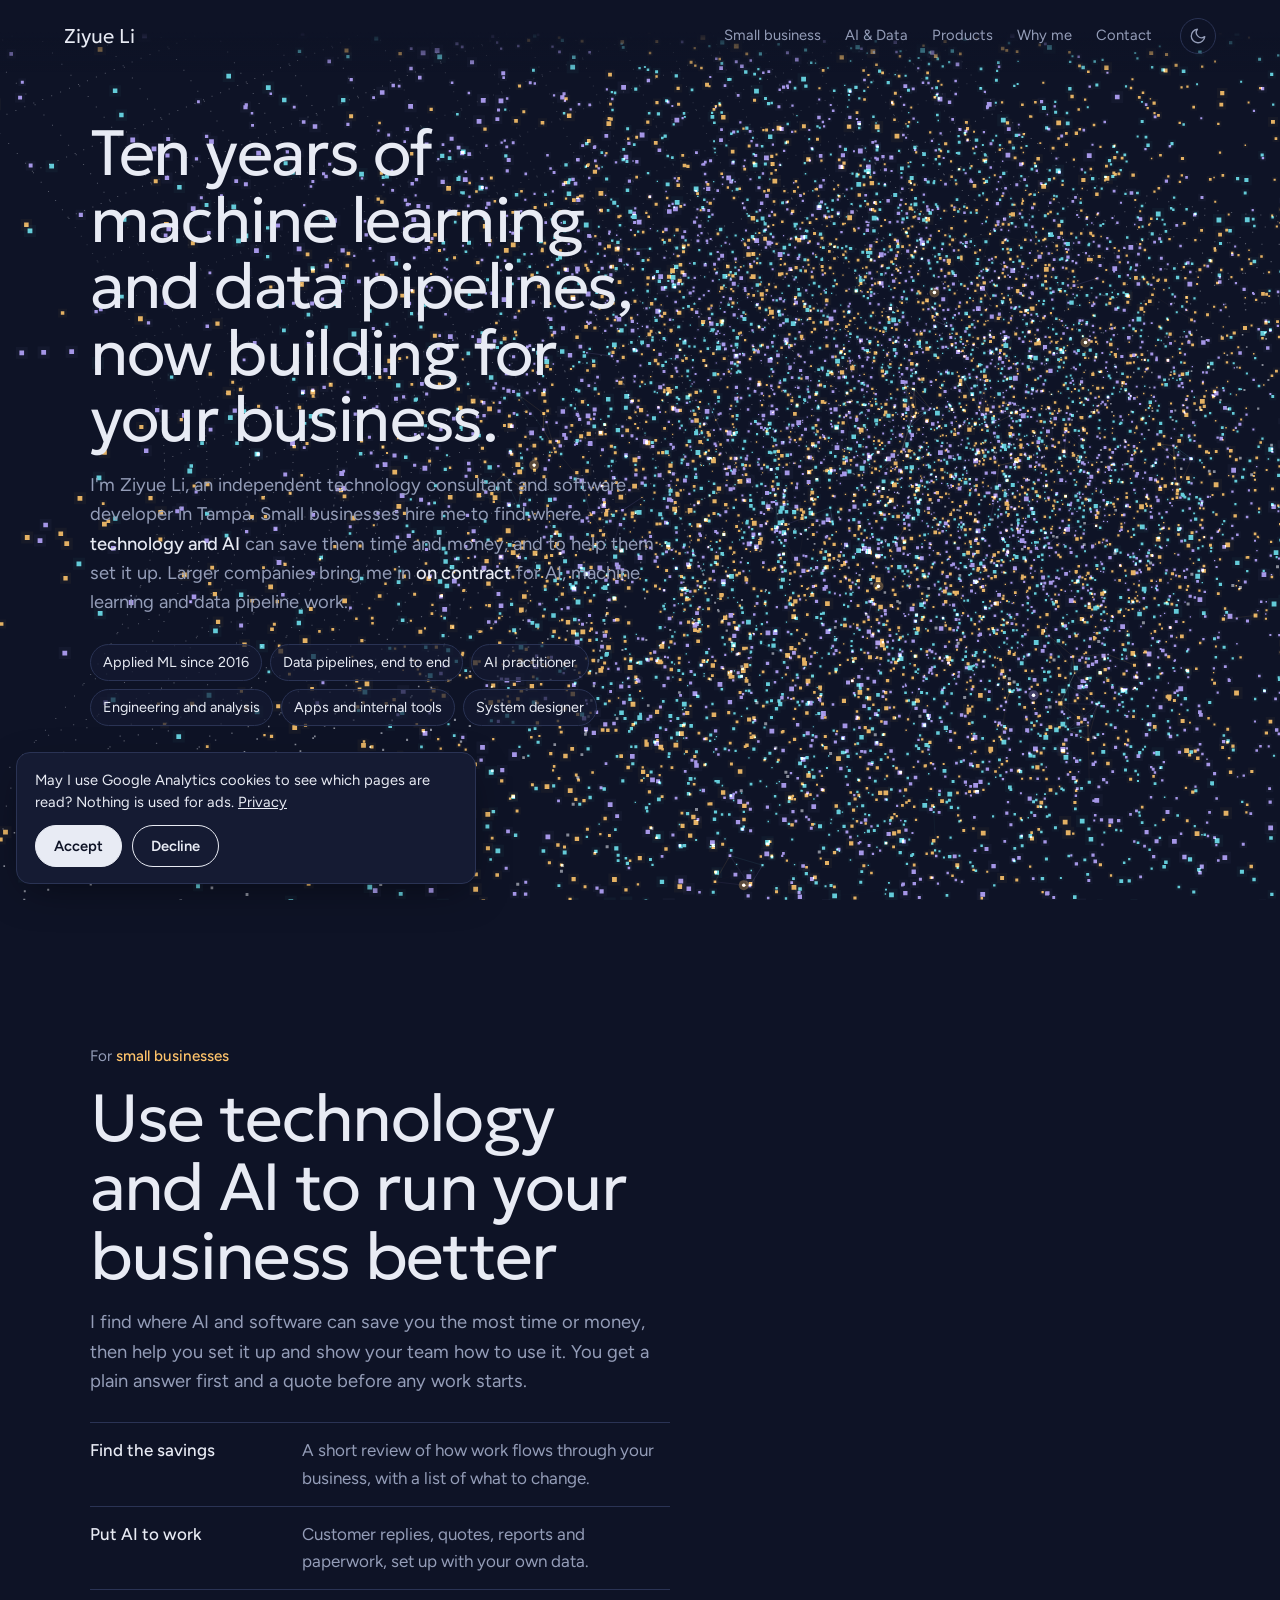
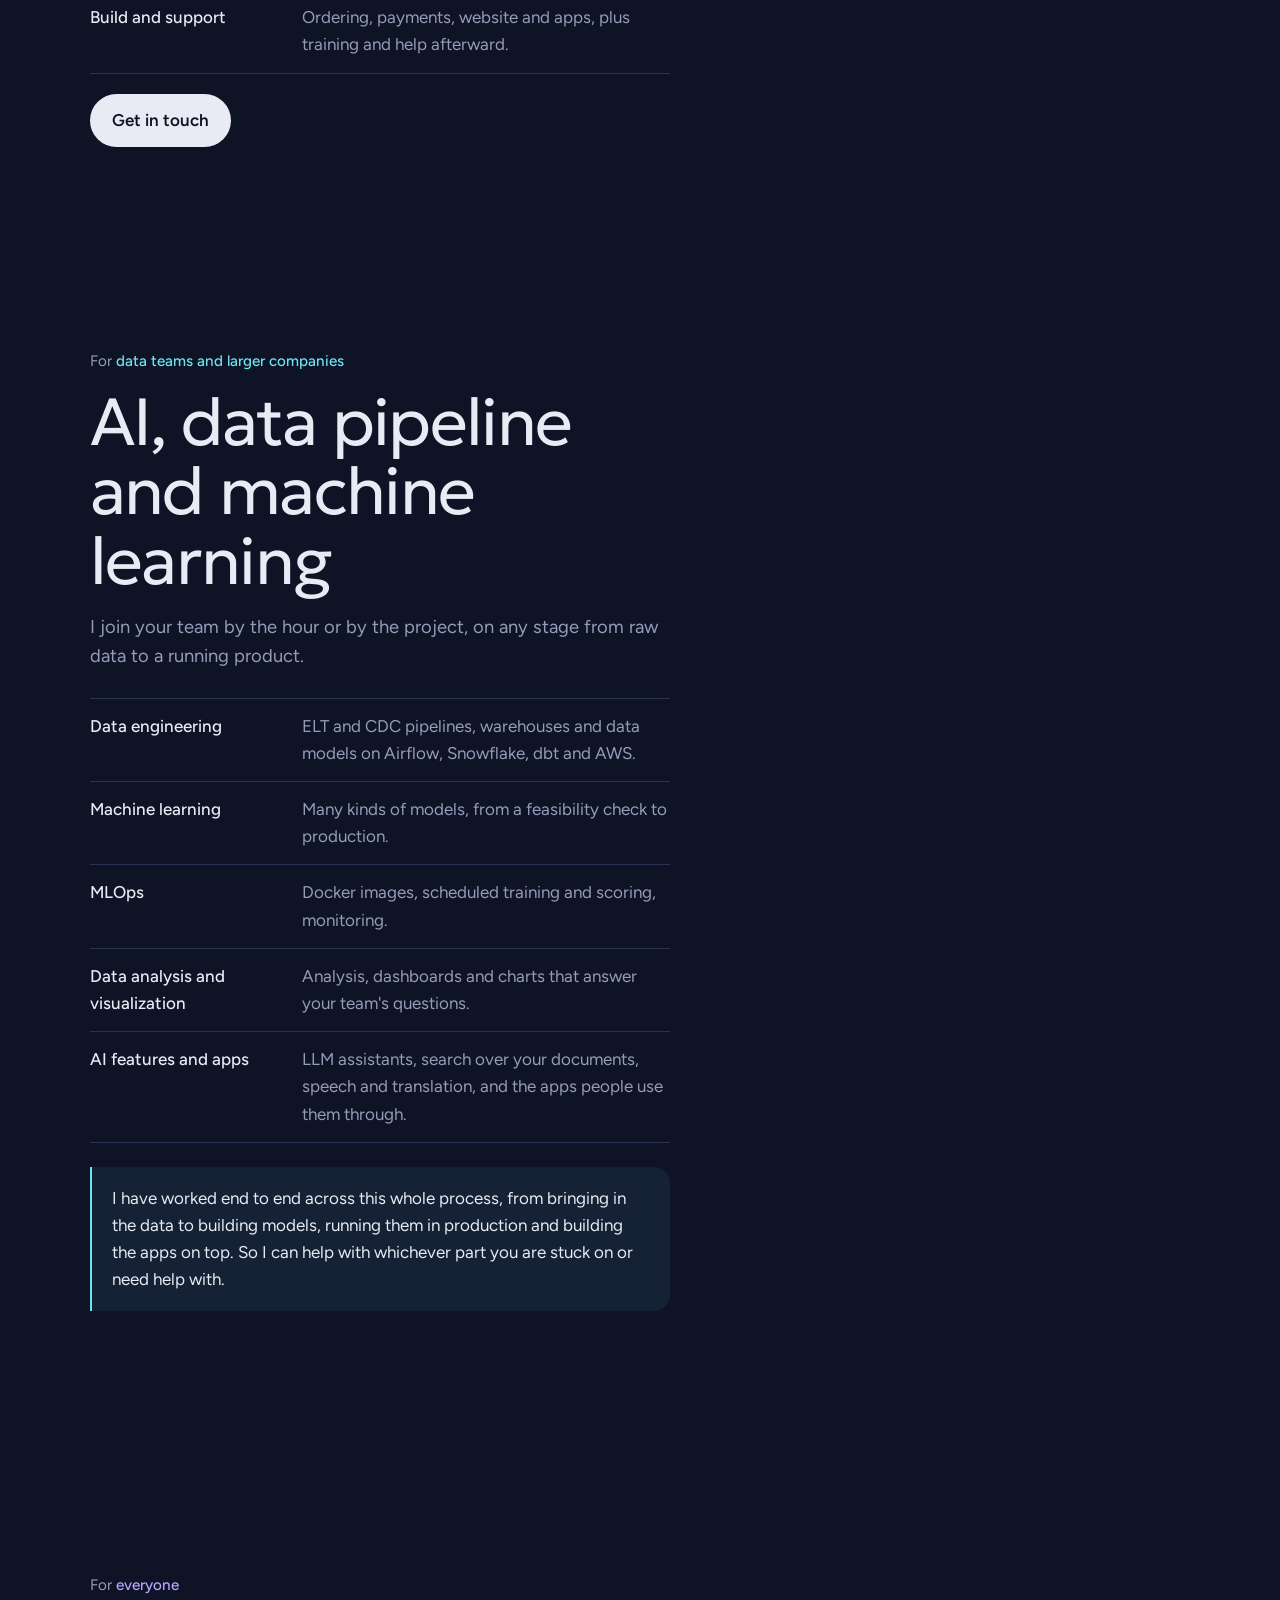
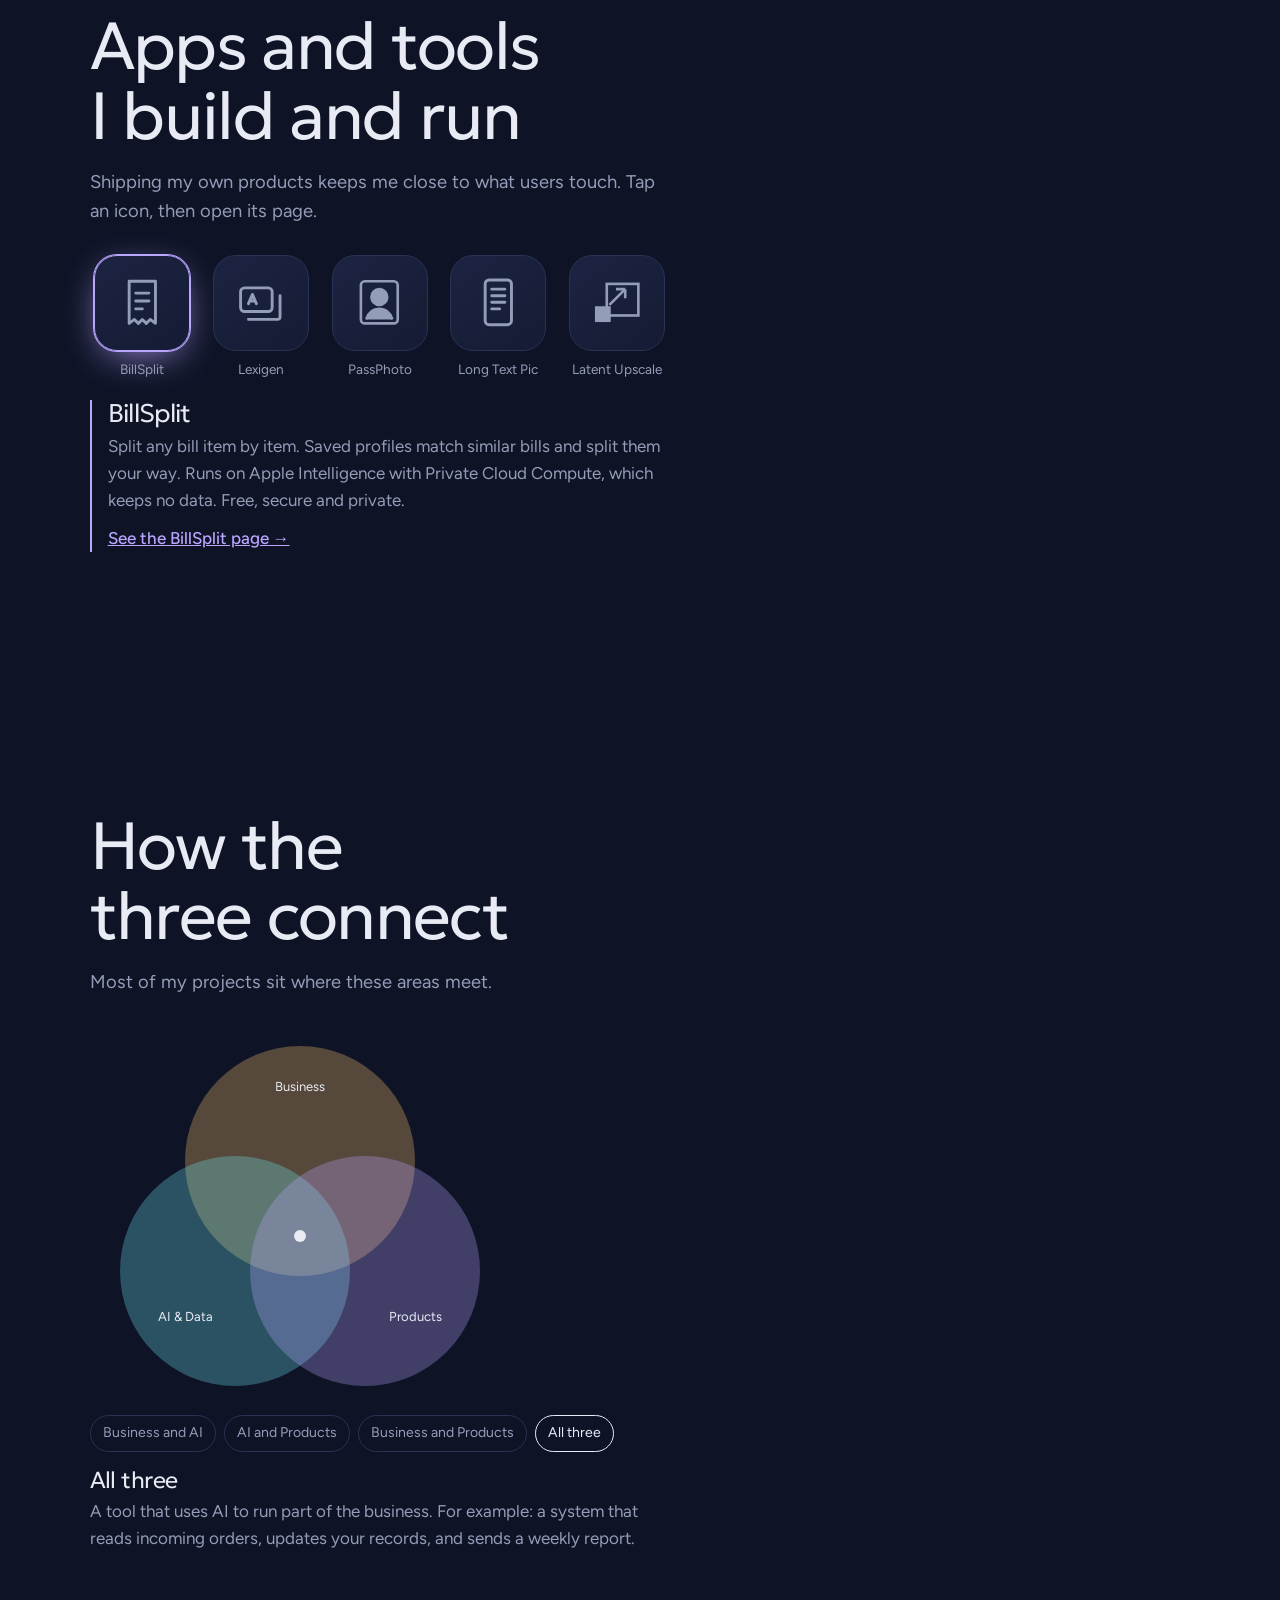
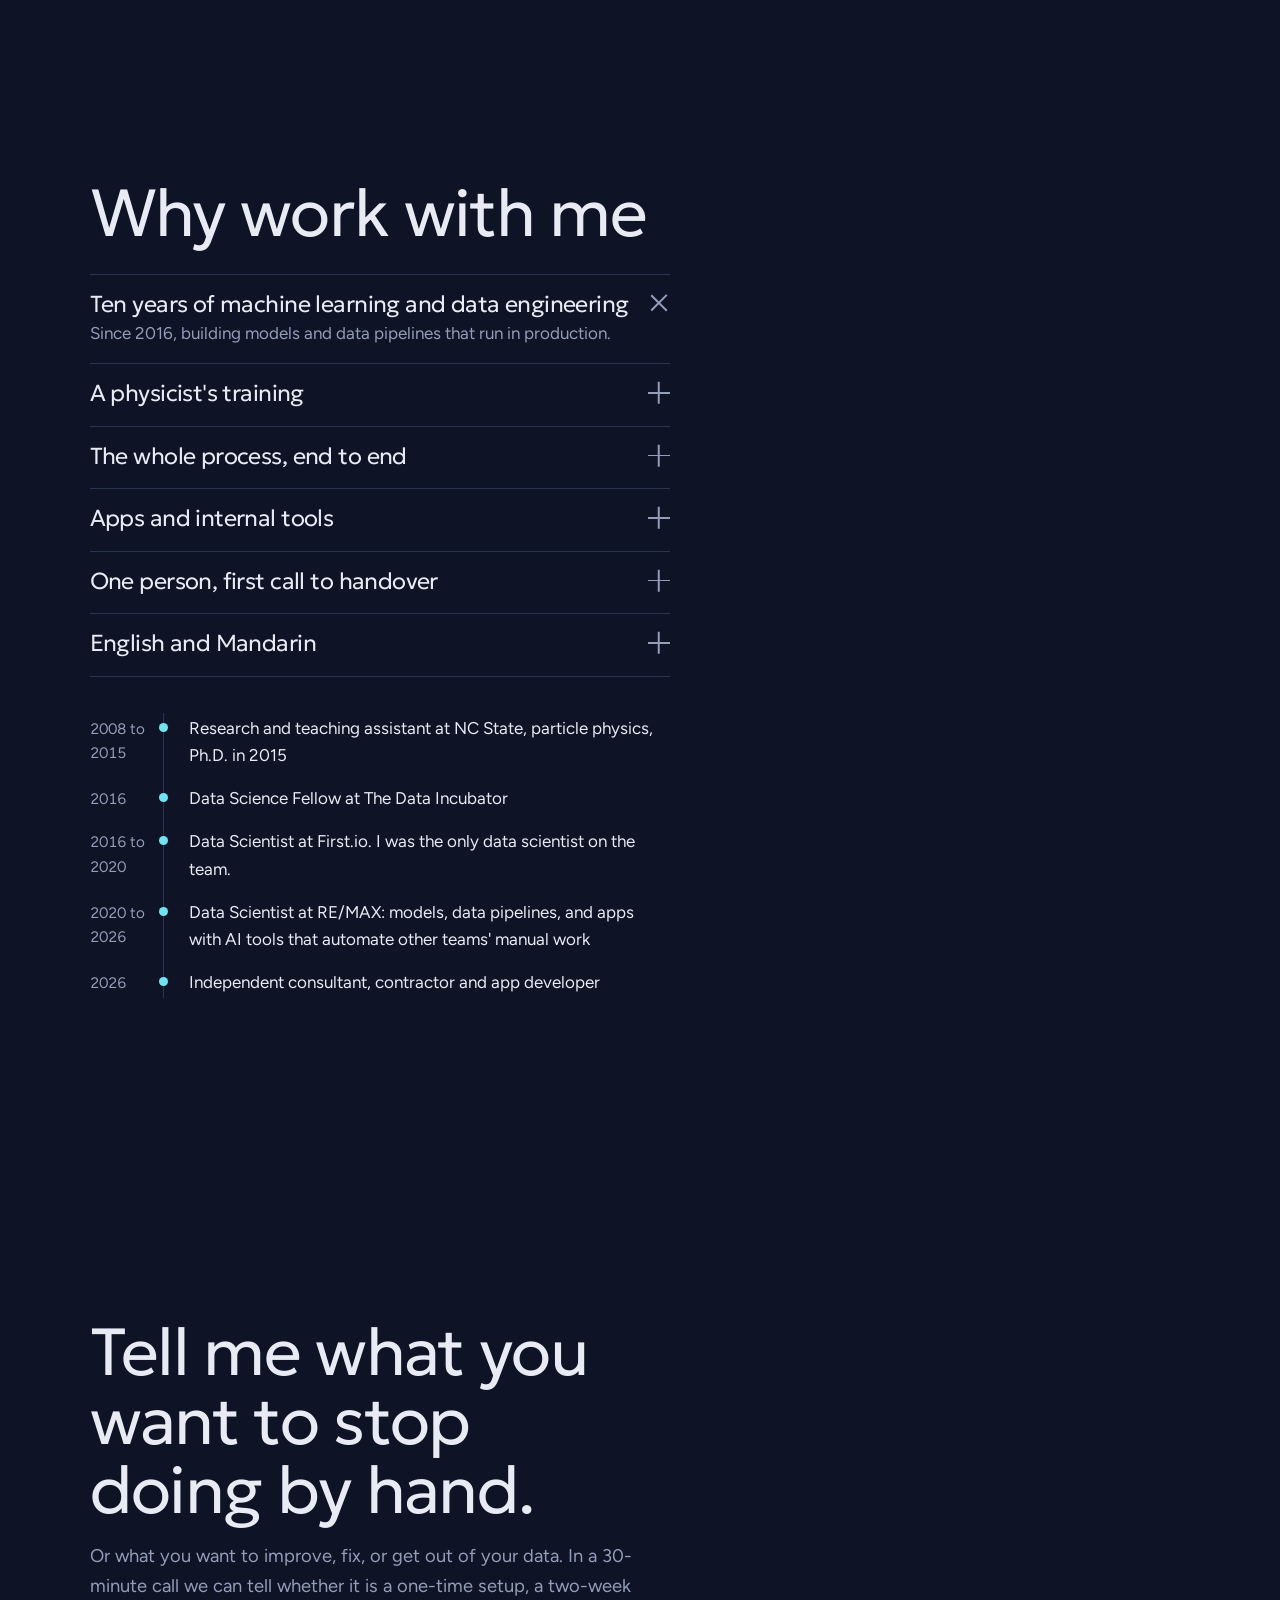
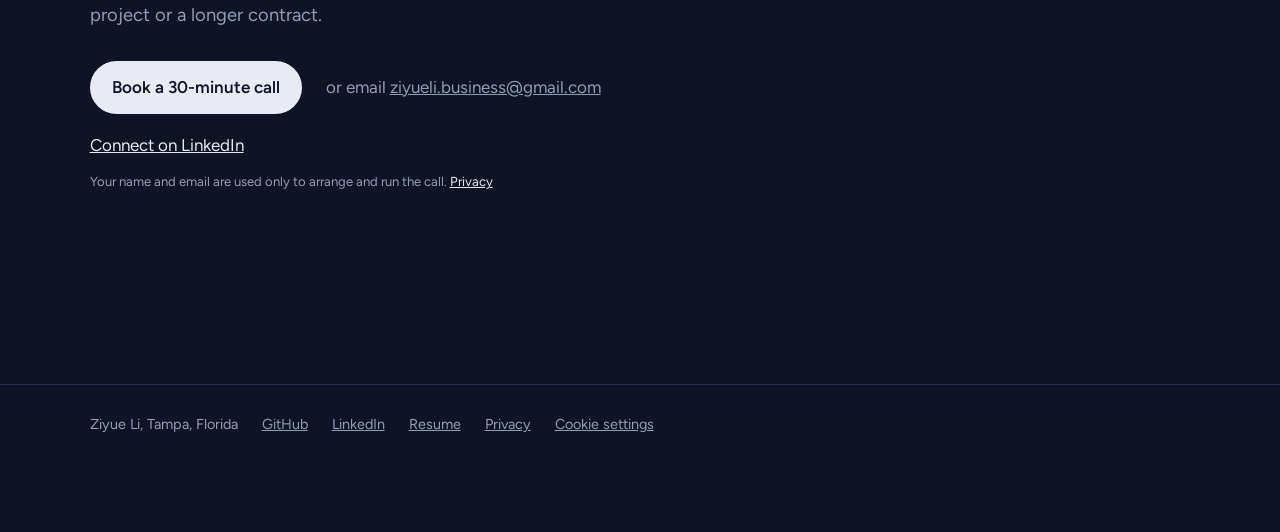
==== commit 7c0f627a: "Say remote work is open to clients anywhere Co-Authored-By: Claude Sonnet 5.5 <noreply@anthropic.com" ====
--- a/index.html
+++ b/index.html
@@ -19,7 +19,7 @@
 <link rel="preload" href="assets/fonts/geologica-latin-wght-normal.woff2" as="font" type="font/woff2" crossorigin>
 <link rel="stylesheet" href="assets/fonts.css">
 <meta name="google-site-verification" content="RvkpZ-pswX4H2odlteDyyqgXwGAsnGpV4q4g7ULwENw">
-<script type="application/ld+json">{"@context":"https://schema.org","@graph":[{"@type":"Person","@id":"https://feynlee.github.io/ziyueli-site/#person","name":"Ziyue Li","jobTitle":"AI and data consultant, machine learning engineer and app developer","description":"Independent AI and data consultant in Tampa, Florida. Ten years of applied machine learning and data engineering, Ph.D. in physics. Builds machine learning models, data pipelines, AI agents, internal tools and iPhone apps.","alumniOf":[{"@type":"CollegeOrUniversity","name":"North Carolina State University"},{"@type":"CollegeOrUniversity","name":"University of Science and Technology Beijing"}],"knowsLanguage":["English","Mandarin Chinese"],"url":"https://feynlee.github.io/ziyueli-site/","address":{"@type":"PostalAddress","addressLocality":"Tampa","addressRegion":"FL","addressCountry":"US"},"knowsAbout":["Machine learning","Data engineering","Data pipelines","AI agents","Large language models","PyTorch","Snowflake","AWS","Airflow","dbt","Terraform","PySpark","Retool","Swift and SwiftUI","iOS app development"],"sameAs":["https://github.com/feynlee","https://linkedin.com/in/ziyueli"],"email":"ziyueli.business@gmail.com"},{"@type":"ProfessionalService","@id":"https://feynlee.github.io/ziyueli-site/#service","name":"Ziyue Li, AI and data consulting","url":"https://feynlee.github.io/ziyueli-site/","founder":{"@id":"https://feynlee.github.io/ziyueli-site/#person"},"areaServed":[{"@type":"Country","name":"United States"},{"@type":"City","name":"Tampa"}],"address":{"@type":"PostalAddress","addressLocality":"Tampa","addressRegion":"FL","addressCountry":"US"},"availableLanguage":["English","Mandarin Chinese"],"sameAs":["https://github.com/feynlee","https://linkedin.com/in/ziyueli"],"description":"Independent AI and data consulting in Tampa, Florida and remotely across the United States: machine learning, data pipelines, AI agents, internal tools, and technology and AI help for small businesses.","hasOfferCatalog":{"@type":"OfferCatalog","name":"Services","itemListElement":[{"@type":"Offer","itemOffered":{"@type":"Service","name":"AI, data pipelines and machine learning","description":"Predictive models, LLM and AI agent projects, ELT and change-data-capture pipelines, analysis and dashboards."}},{"@type":"Offer","itemOffered":{"@type":"Service","name":"Technology and AI for your business","description":"Payments, ordering, booking, a website, and AI that saves staff time."}},{"@type":"Offer","itemOffered":{"@type":"Service","name":"Apps and internal tools","description":"Customer iPhone apps and enterprise internal tools with automation, ML models and AI."}}]}}]}</script>
+<script type="application/ld+json">{"@context":"https://schema.org","@graph":[{"@type":"Person","@id":"https://feynlee.github.io/ziyueli-site/#person","name":"Ziyue Li","jobTitle":"AI and data consultant, machine learning engineer and app developer","description":"Independent AI and data consultant in Tampa, Florida. Ten years of applied machine learning and data engineering, Ph.D. in physics. Builds machine learning models, data pipelines, AI agents, internal tools and iPhone apps.","alumniOf":[{"@type":"CollegeOrUniversity","name":"North Carolina State University"},{"@type":"CollegeOrUniversity","name":"University of Science and Technology Beijing"}],"knowsLanguage":["English","Mandarin Chinese"],"url":"https://feynlee.github.io/ziyueli-site/","address":{"@type":"PostalAddress","addressLocality":"Tampa","addressRegion":"FL","addressCountry":"US"},"knowsAbout":["Machine learning","Data engineering","Data pipelines","AI agents","Large language models","PyTorch","Snowflake","AWS","Airflow","dbt","Terraform","PySpark","Retool","Swift and SwiftUI","iOS app development"],"sameAs":["https://github.com/feynlee","https://linkedin.com/in/ziyueli"],"email":"ziyueli.business@gmail.com"},{"@type":"ProfessionalService","@id":"https://feynlee.github.io/ziyueli-site/#service","name":"Ziyue Li, AI and data consulting","url":"https://feynlee.github.io/ziyueli-site/","founder":{"@id":"https://feynlee.github.io/ziyueli-site/#person"},"areaServed":[{"@type":"City","name":"Tampa"},{"@type":"Place","name":"Worldwide (remote)"}],"address":{"@type":"PostalAddress","addressLocality":"Tampa","addressRegion":"FL","addressCountry":"US"},"availableLanguage":["English","Mandarin Chinese"],"sameAs":["https://github.com/feynlee","https://linkedin.com/in/ziyueli"],"description":"Independent AI and data consulting in Tampa, Florida and remotely anywhere in the world: machine learning, data pipelines, AI agents, internal tools, and technology and AI help for small businesses.","hasOfferCatalog":{"@type":"OfferCatalog","name":"Services","itemListElement":[{"@type":"Offer","itemOffered":{"@type":"Service","name":"AI, data pipelines and machine learning","description":"Predictive models, LLM and AI agent projects, ELT and change-data-capture pipelines, analysis and dashboards."}},{"@type":"Offer","itemOffered":{"@type":"Service","name":"Technology and AI for your business","description":"Payments, ordering, booking, a website, and AI that saves staff time."}},{"@type":"Offer","itemOffered":{"@type":"Service","name":"Apps and internal tools","description":"Customer iPhone apps and enterprise internal tools with automation, ML models and AI."}}]}}]}</script>
 <script defer src="assets/consent.js"></script>
 <style>
 /* One live 3D network behind the page. It reshapes for each section: globe with three orbits, storefront, neural layers, phone, Borromean rings, double helix, galaxy.
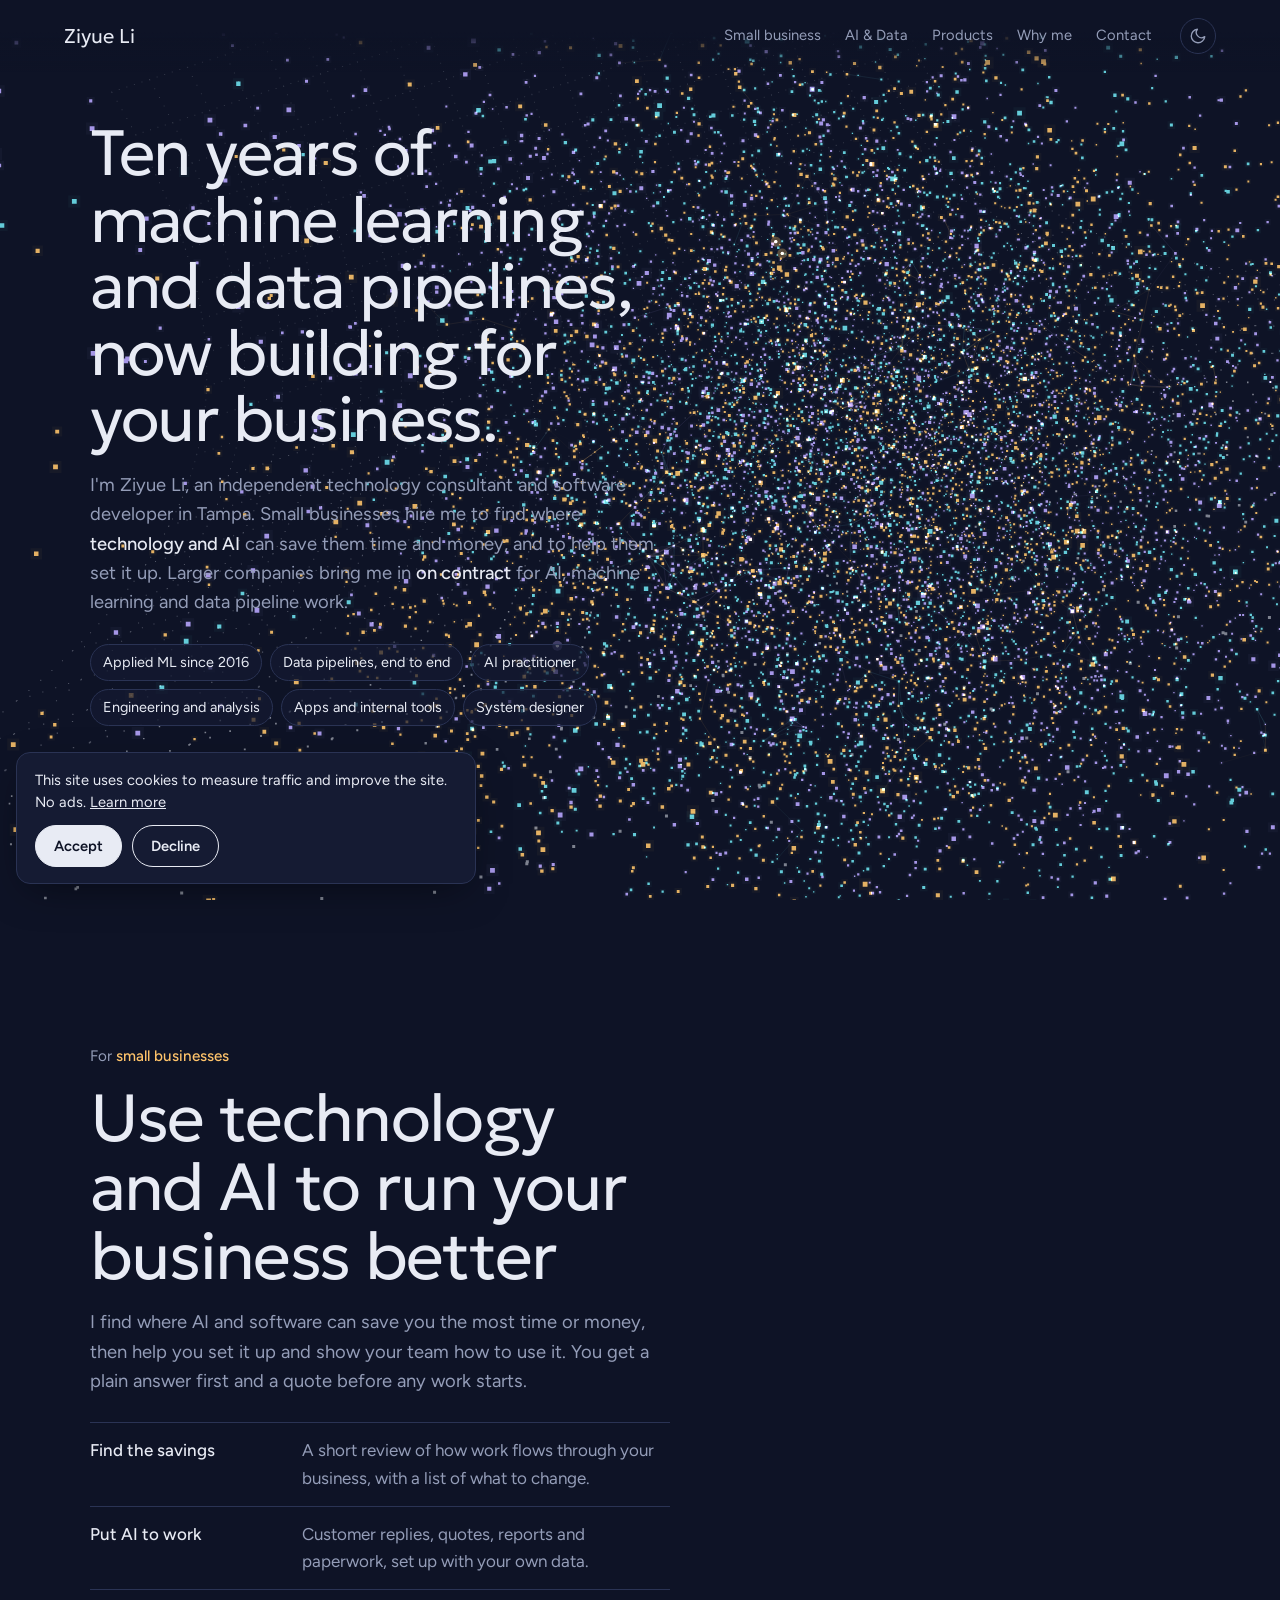
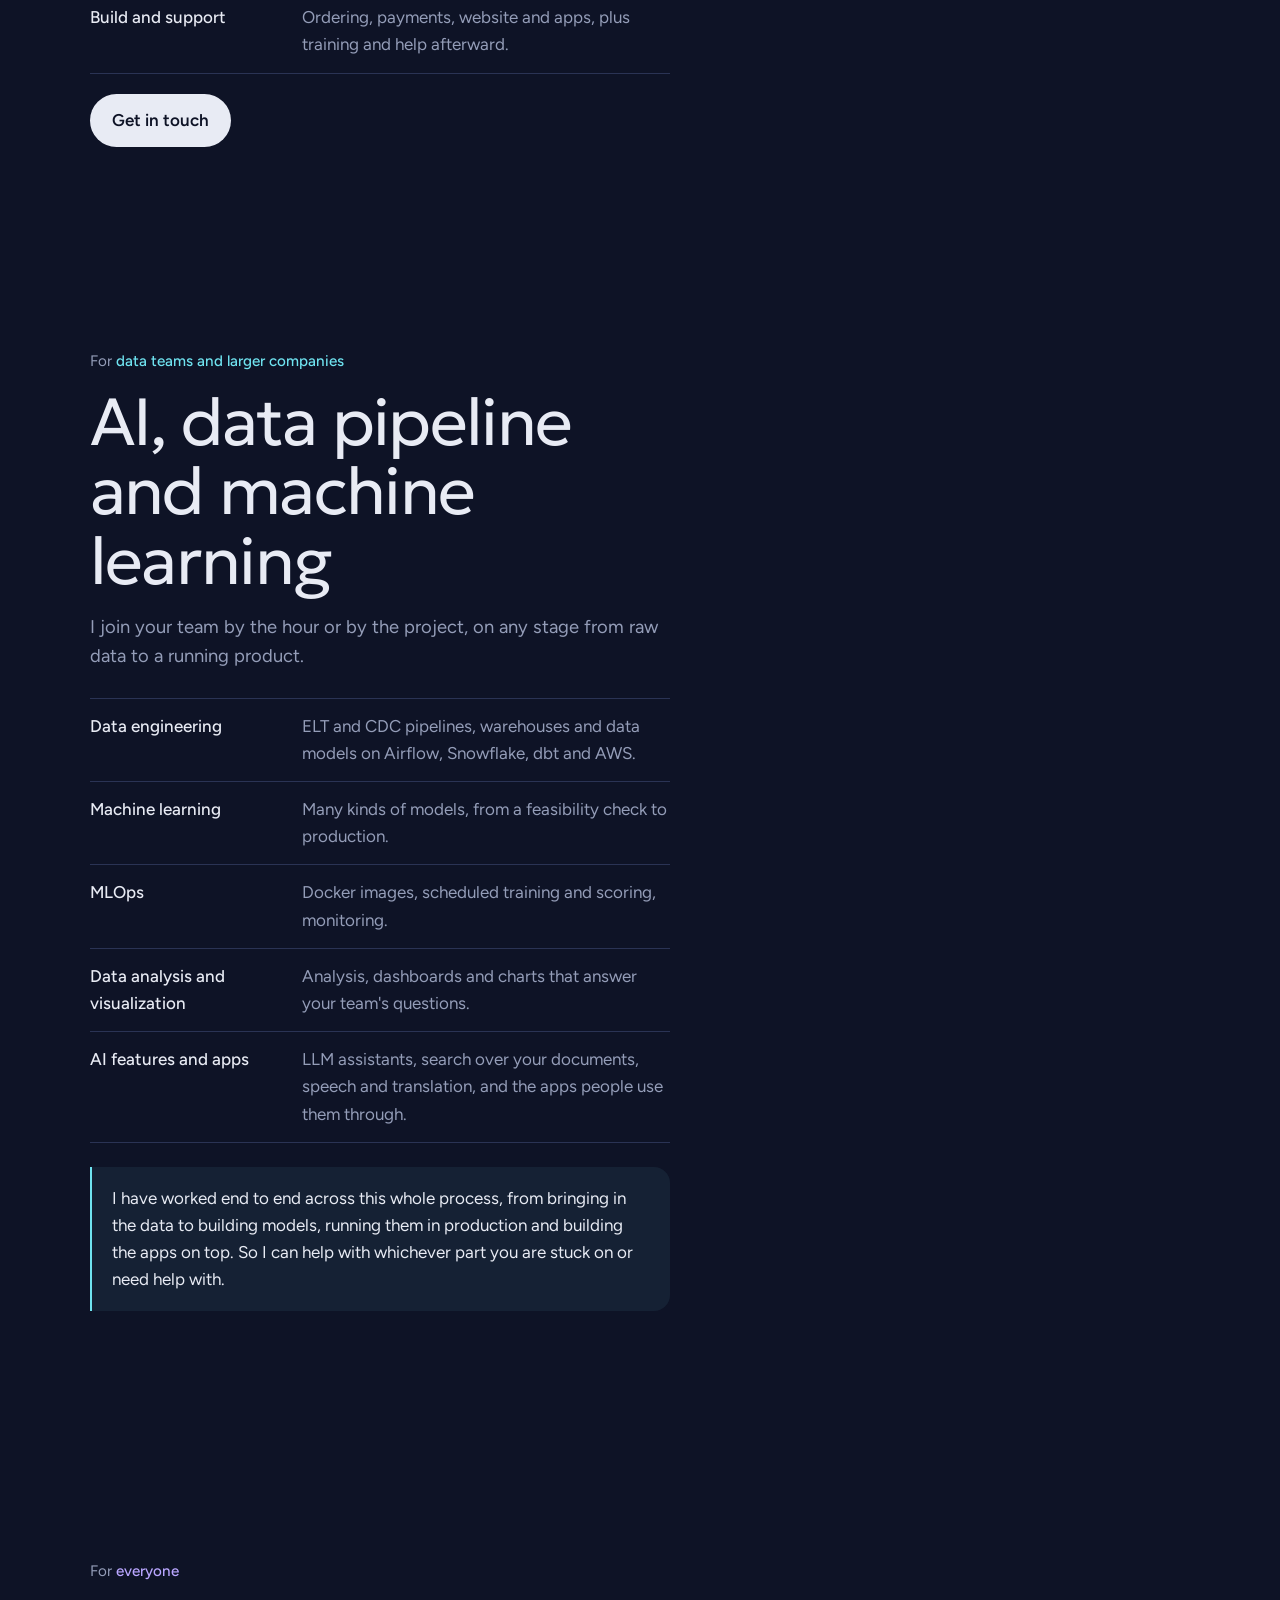
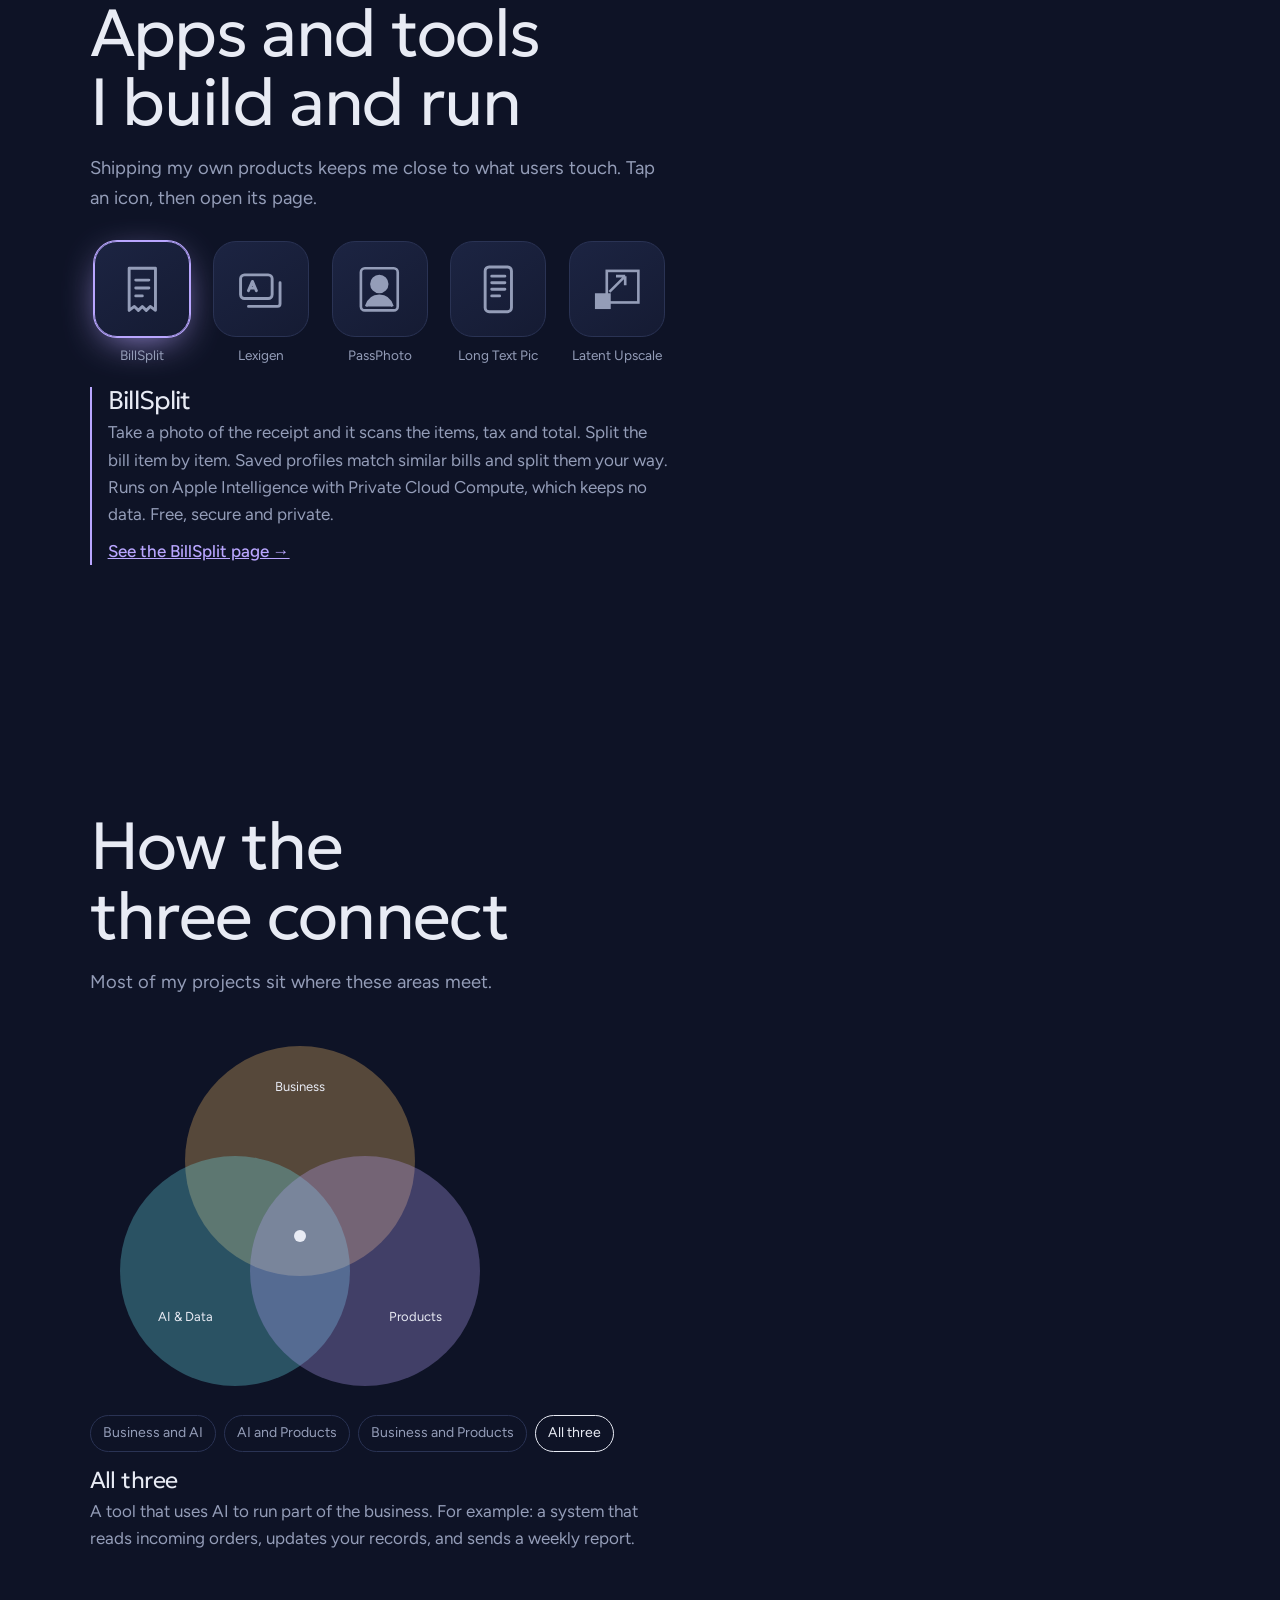
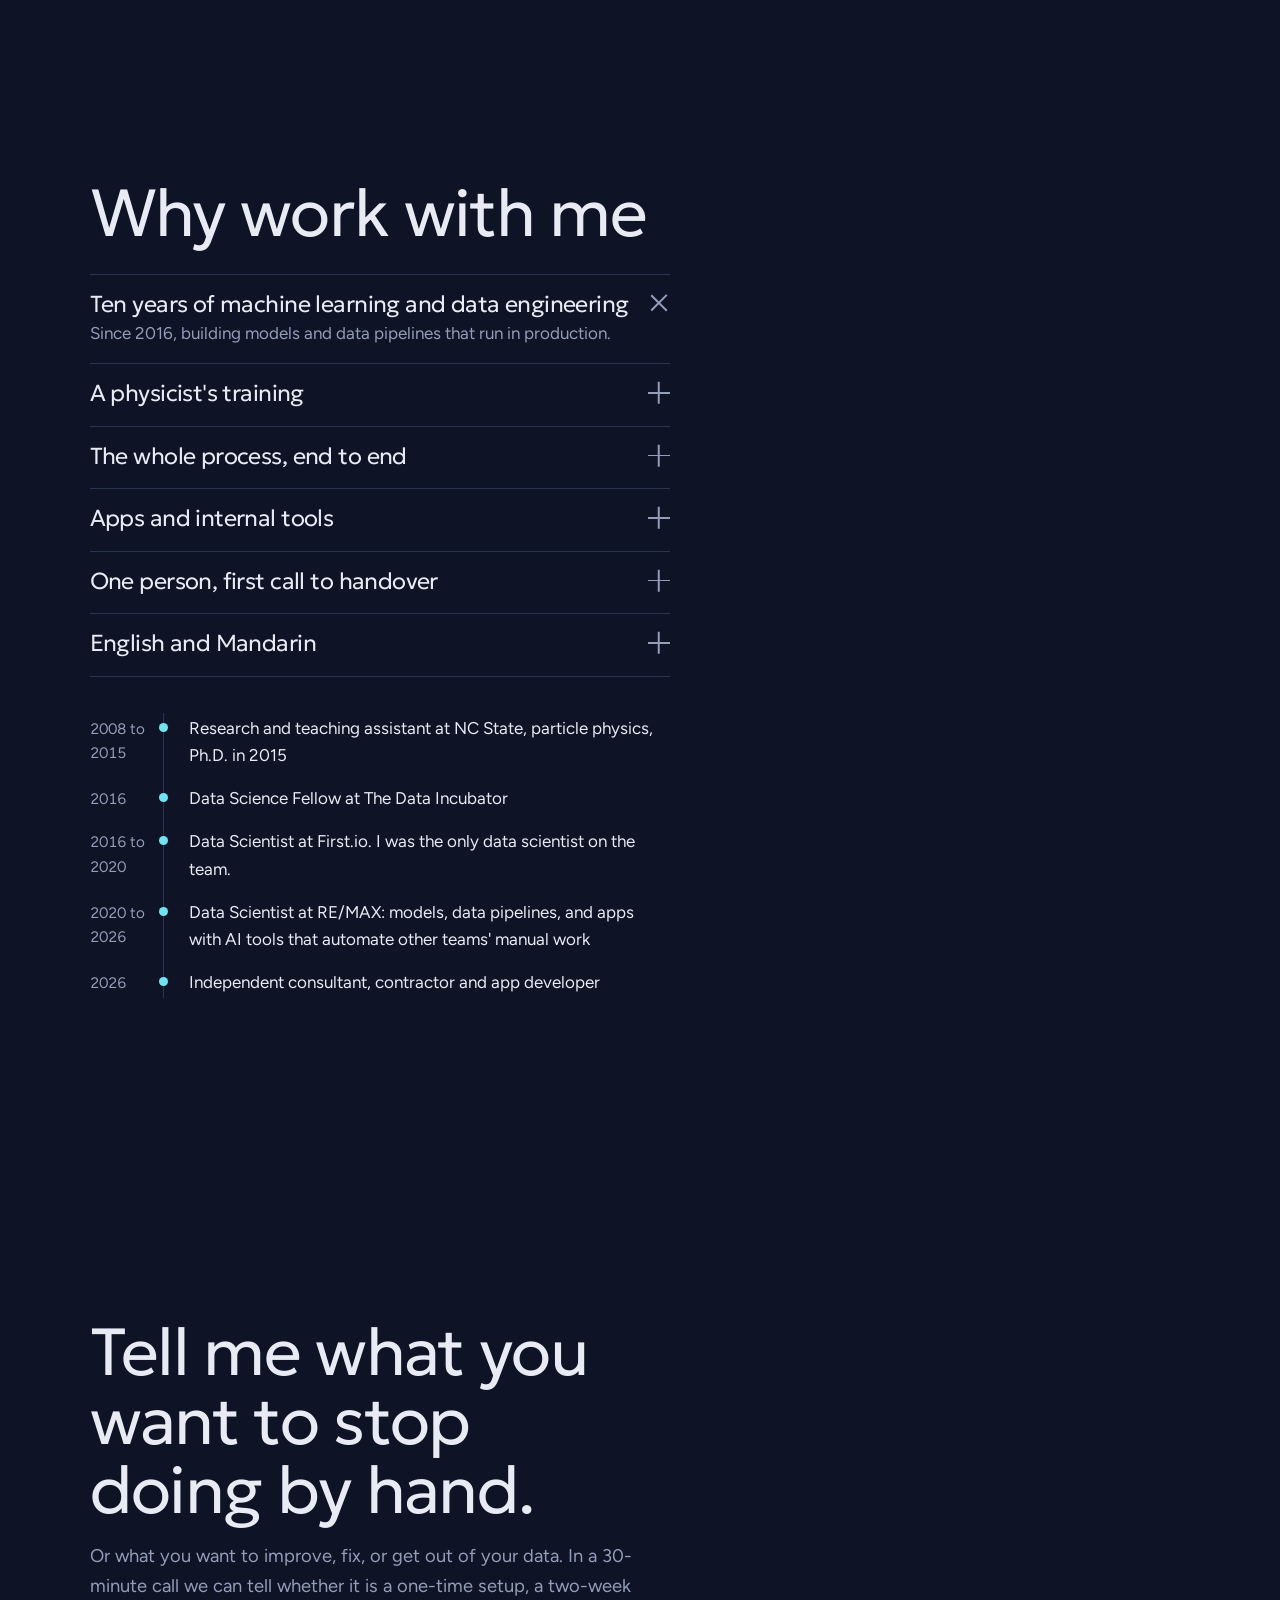
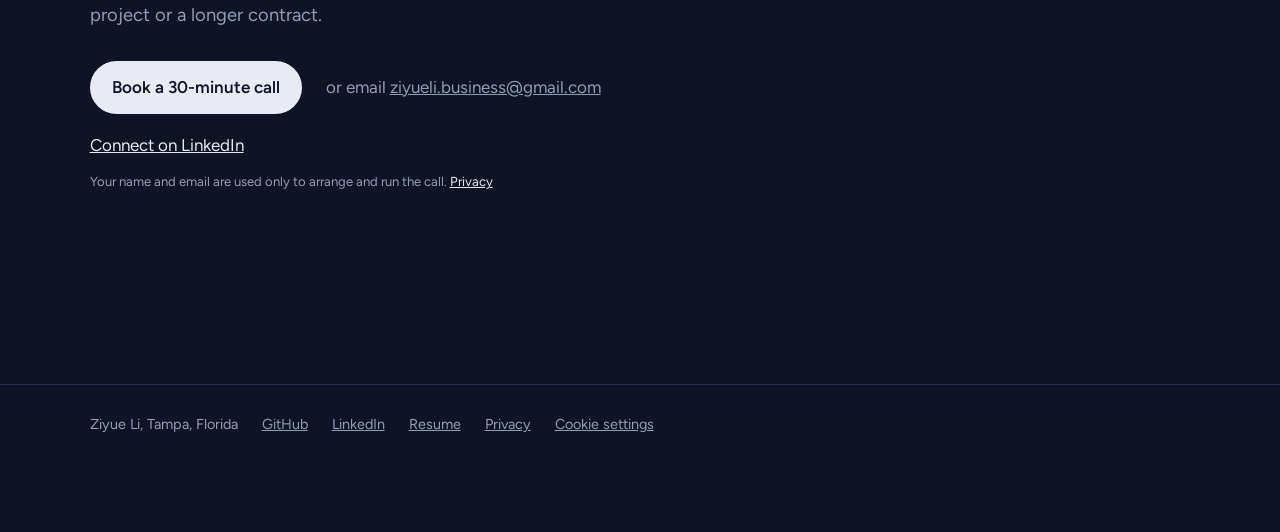
==== commit d44e3d51: "Say BillSplit scans receipts from a photo Co-Authored-By: Claude Sonnet 5.5 <noreply@anthropic.com> " ====
--- a/index.html
+++ b/index.html
@@ -678,7 +678,7 @@
 
 /* ---------- apps ---------- */
 const apps=[
- ['BillSplit','Split any bill item by item. Saved profiles match similar bills and split them your way. Runs on Apple Intelligence with Private Cloud Compute, which keeps no data. Free, secure and private.','<svg viewBox="0 0 40 40" fill="none" stroke="currentColor" stroke-width="2.2" stroke-linecap="round" stroke-linejoin="round"><path d="M10 4h20v32l-4-3-3 3-3-3-3 3-3-3-4 3z"/><path d="M15 13h10M15 19h10M15 25h5"/></svg>','billsplit'],
+ ['BillSplit','Take a photo of the receipt and it scans the items, tax and total. Split the bill item by item. Saved profiles match similar bills and split them your way. Runs on Apple Intelligence with Private Cloud Compute, which keeps no data. Free, secure and private.','<svg viewBox="0 0 40 40" fill="none" stroke="currentColor" stroke-width="2.2" stroke-linecap="round" stroke-linejoin="round"><path d="M10 4h20v32l-4-3-3 3-3-3-3 3-3-3-4 3z"/><path d="M15 13h10M15 19h10M15 25h5"/></svg>','billsplit'],
  ['Lexigen','AI flashcards for language learning. Definitions and usage examples are written by Apple\'s on-device models.','<svg viewBox="0 0 40 40" fill="none" stroke="currentColor" stroke-width="2.2" stroke-linejoin="round"><rect x="5" y="9" width="24" height="18" rx="3"/><path d="M11 33h22a2 2 0 0 0 2-2V15" stroke-linecap="round"/><path d="M11 21l3-7 3 7m-5-2h4" stroke-linecap="round"/></svg>','lexigen'],
  ['PassPhoto','Passport photos made easy on your phone. It guides you, then crops and resizes the photo to the official rules of 45 countries and areas, and checks the result with AI. Free and private with Apple Intelligence.','<svg viewBox="0 0 40 40" fill="none" stroke="currentColor" stroke-width="2"><rect x="6" y="4" width="28" height="32" rx="3"/><circle cx="20" cy="16" r="6" fill="currentColor"/><path d="M10 33c2-6 6-8 10-8s8 2 10 8" fill="currentColor"/></svg>','passphoto'],
  ['Long Text Pic','Edit long text and turn it into one long image for sharing.','<svg viewBox="0 0 40 40" fill="none" stroke="currentColor" stroke-width="2.2" stroke-linecap="round"><rect x="10" y="3" width="20" height="34" rx="3"/><path d="M15 10h10M15 15h10M15 20h10M15 25h6"/></svg>','longtextpic'],
